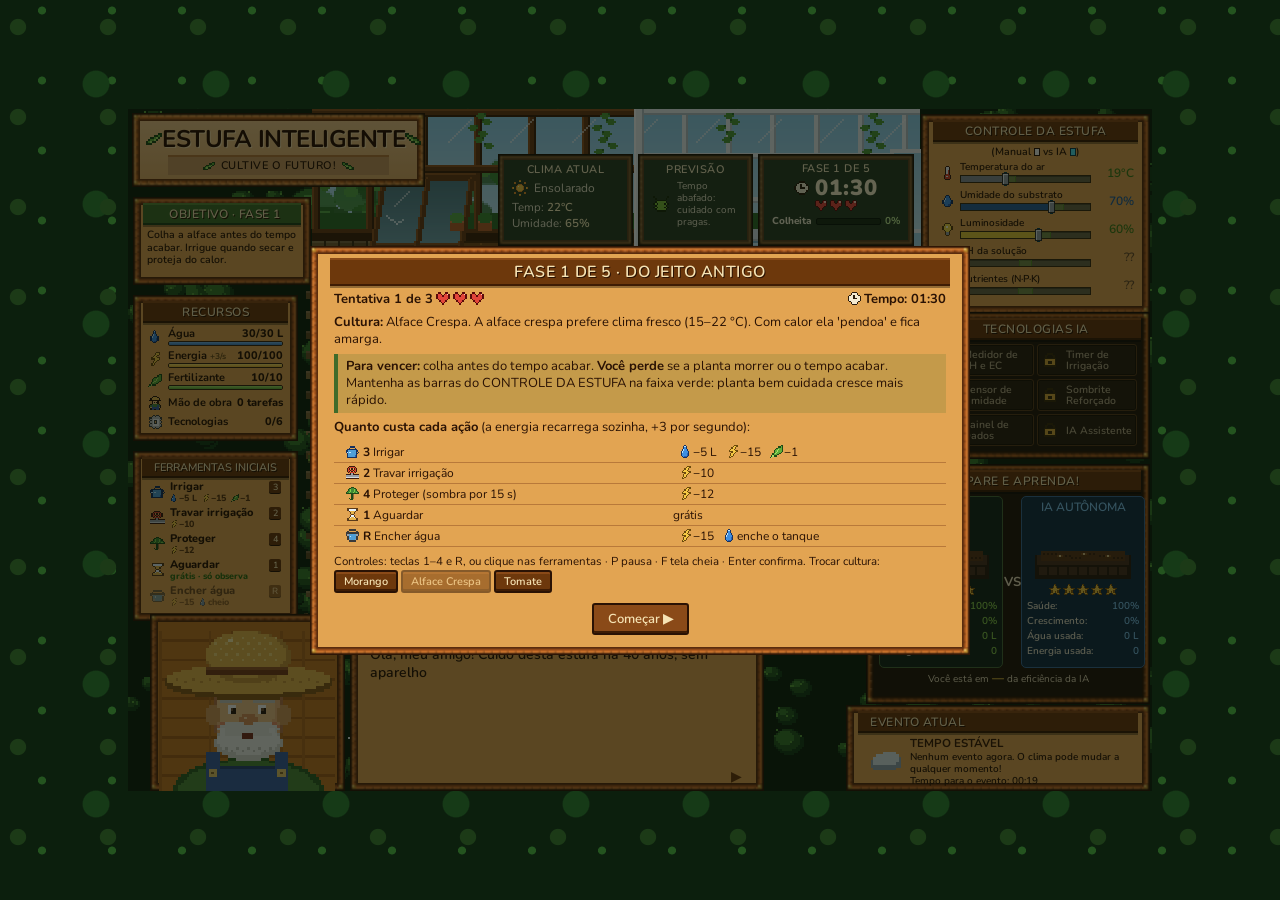
==== SementeDaEvolucao-Web/index.html @ b34bf563 "Web v2: 5 fases de 1:30, vitória possível, 3 tentativas e gastos visíveis - 5 fases (tecnologias em " ====
<!doctype html>
<html lang="pt-BR">
<head>
  <meta charset="utf-8">
  <meta name="viewport" content="width=device-width, initial-scale=1">
  <title>Semente da Evolução — Estufa Inteligente</title>
  <meta name="description" content="Serious game de agricultura de precisão: você contra a estufa autônoma.">
  <!-- Nunito (OFL): arredondada e simples. Sem internet, cai na Trebuchet/Segoe (ver docs/decisoes.md #4). -->
  <link rel="preconnect" href="https://fonts.googleapis.com">
  <link rel="preconnect" href="https://fonts.gstatic.com" crossorigin>
  <link rel="stylesheet" href="https://fonts.googleapis.com/css2?family=Nunito:wght@600;700;800;900&display=swap">
  <link rel="stylesheet" href="css/estilo.css">
</head>
<body>
  <div id="fundo-tela"></div>
  <div id="palco" aria-label="Estufa Inteligente">
    <canvas id="mundo" aria-hidden="true"></canvas>

    <div id="hud">
      <!-- Placa de título -->
      <header id="titulo" class="moldura moldura-clara">
        <div class="titulo-linha"><img class="raminho" data-icone="raminho" alt="">
          <h1>ESTUFA INTELIGENTE</h1><img class="raminho espelhado" data-icone="raminho" alt=""></div>
        <div class="subtitulo"><img class="raminho mini" data-icone="raminho" alt="">
          <span id="txt-subtitulo">CULTIVE O FUTURO!</span><img class="raminho mini espelhado" data-icone="raminho" alt=""></div>
      </header>

      <!-- OBJETIVO -->
      <section id="painel-objetivo" class="painel moldura">
        <h2 class="faixa faixa-verde" id="txt-titulo-objetivo">OBJETIVO</h2>
        <p id="txt-objetivo">Mantenha suas plantas saudáveis até o final do ciclo e aprenda a competir com a IA!</p>
      </section>

      <!-- RECURSOS -->
      <section id="painel-recursos" class="painel moldura">
        <h2 class="faixa">RECURSOS</h2>
        <ul class="lista-recursos">
          <li id="linha-agua"><img data-icone="agua" alt=""><span class="nome">Água</span><b id="rec-agua">30/30 L</b>
            <div class="mini-barra"><i id="barra-agua" class="agua"></i></div></li>
          <li id="linha-energia"><img data-icone="energia" alt=""><span class="nome">Energia <small id="rec-energia-regen">+3/s</small></span><b id="rec-energia">100/100</b>
            <div class="mini-barra"><i id="barra-energia" class="energia"></i></div></li>
          <li id="linha-fertilizante"><img data-icone="nutrientes" alt=""><span class="nome">Fertilizante</span><b id="rec-nutrientes">10/10</b>
            <div class="mini-barra"><i id="barra-nutrientes" class="fertilizante"></i></div></li>
          <li class="simples"><img data-icone="maoDeObra" alt=""><span class="nome">Mão de obra</span><b id="rec-mao">0 tarefas</b></li>
          <li class="simples"><img data-icone="automacao" alt=""><span class="nome">Tecnologias</span><b id="rec-automacao">0/6</b></li>
        </ul>
      </section>

      <!-- FERRAMENTAS -->
      <section id="painel-ferramentas" class="painel moldura">
        <h2 class="faixa">FERRAMENTAS INICIAIS</h2>
        <ul class="lista-ferramentas">
          <li><button data-acao="Irrigate"><img data-icone="regador" alt=""><span class="nome">Irrigar</span><kbd>3</kbd>
            <span class="custos"></span><span class="selo"></span><span class="uso"><i></i></span></button></li>
          <li><button data-acao="LockIrrigation"><img data-icone="valvula" alt=""><span class="nome">Travar irrigação</span><kbd>2</kbd>
            <span class="custos"></span><span class="selo"></span><span class="uso"><i></i></span></button></li>
          <li><button data-acao="ProtectPlant"><img data-icone="proteger" alt=""><span class="nome">Proteger</span><kbd>4</kbd>
            <span class="custos"></span><span class="selo"></span><span class="uso"><i></i></span></button></li>
          <li><button data-acao="DoNothing"><img data-icone="aguardar" alt=""><span class="nome">Aguardar</span><kbd>1</kbd>
            <span class="custos"></span><span class="selo"></span><span class="uso"><i></i></span></button></li>
          <li><button data-acao="Refill"><img data-icone="balde" alt=""><span class="nome">Encher água</span><kbd>R</kbd>
            <span class="custos"></span><span class="selo"></span><span class="uso"><i></i></span></button></li>
        </ul>
      </section>

      <!-- Lousas de clima -->
      <div id="lousa-clima" class="lousa moldura-lousa">
        <h3>CLIMA ATUAL</h3>
        <div class="clima-linha"><img id="ico-clima" data-icone="sol" alt=""><span id="txt-condicao">Ensolarado</span></div>
        <div class="clima-dado">Temp: <b id="txt-temp-ext">28°C</b></div>
        <div class="clima-dado">Umidade: <b id="txt-umid-ext">65%</b></div>
      </div>
      <div id="lousa-previsao" class="lousa moldura-lousa">
        <h3>PREVISÃO</h3>
        <div class="previsao"><img id="ico-previsao" data-icone="nuvemChuva" alt=""><span id="txt-previsao">Chuva intensa esta tarde!</span></div>
      </div>

      <div id="lousa-fase" class="lousa moldura-lousa">
        <h3 id="txt-fase">FASE 1 DE 5</h3>
        <div class="cronometro"><img data-icone="relogio" alt=""><b id="txt-tempo">01:30</b></div>
        <div class="tentativas" id="tentativas" title="Tentativas restantes nesta fase"></div>
        <div class="colheita"><span>Colheita</span><div class="mini-barra"><i id="barra-colheita"></i></div><b id="txt-colheita">0%</b></div>
      </div>

      <!-- CONTROLE DA ESTUFA -->
      <section id="painel-controle" class="painel moldura">
        <h2 class="faixa faixa-topo">CONTROLE DA ESTUFA</h2>
        <div class="sub-legenda">(Manual <i class="marca-jogador"></i> vs IA <i class="marca-ia"></i>)</div>
        <ul id="lista-controle" class="lista-controle"></ul>
      </section>

      <!-- TECNOLOGIAS -->
      <section id="painel-tecnologias" class="painel moldura painel-escuro">
        <h2 class="faixa">TECNOLOGIAS IA</h2>
        <div id="grade-tecnologias" class="grade-tec"></div>
      </section>

      <!-- COMPARE E APRENDA -->
      <section id="painel-comparar" class="painel moldura painel-escuro">
        <h2 class="faixa">COMPARE E APRENDA!</h2>
        <div class="cards">
          <article id="card-voce" class="card card-voce">
            <h3>VOCÊ</h3>
            <canvas class="canteiro" id="cv-voce" width="56" height="34"></canvas>
            <div class="estrelas" id="estrelas-voce"></div>
            <dl>
              <dt>Saúde:</dt><dd id="voce-saude">100%</dd>
              <dt>Crescimento:</dt><dd id="voce-prod">0%</dd>
              <dt>Água usada:</dt><dd id="voce-agua">0 L</dd>
              <dt>Energia usada:</dt><dd id="voce-energia">0</dd>
            </dl>
          </article>
          <div class="vs">VS</div>
          <article id="card-ia" class="card card-ia">
            <h3>IA AUTÔNOMA</h3>
            <canvas class="canteiro" id="cv-ia" width="56" height="34"></canvas>
            <div class="estrelas" id="estrelas-ia"></div>
            <dl>
              <dt>Saúde:</dt><dd id="ia-saude">100%</dd>
              <dt>Crescimento:</dt><dd id="ia-prod">0%</dd>
              <dt>Água usada:</dt><dd id="ia-agua">0 L</dd>
              <dt>Energia usada:</dt><dd id="ia-energia">0</dd>
            </dl>
          </article>
        </div>
        <div id="placar-eficiencia" class="placar">Você está em <b id="txt-eficiencia">—</b> da eficiência da IA</div>
      </section>

      <!-- EVENTO ATUAL -->
      <section id="painel-evento" class="painel moldura">
        <h2 class="faixa faixa-esquerda">EVENTO ATUAL</h2>
        <div class="evento-corpo">
          <img id="ico-evento" data-icone="nuvemChuva" alt="">
          <div>
            <h4 id="txt-evento-nome">TEMPO ESTÁVEL</h4>
            <p id="txt-evento-desc">Nenhum evento no momento.</p>
            <p class="evento-tempo"><span id="txt-evento-rotulo">Tempo para o evento</span>: <b id="txt-evento-tempo">--:--</b></p>
          </div>
        </div>
      </section>

      <!-- Sr. Bruno -->
      <div id="bruno-retrato" class="moldura"><canvas id="cv-bruno" width="64" height="58"></canvas></div>
      <section id="bruno-fala" class="painel moldura">
        <h2 class="faixa faixa-esquerda">SENHOR BRUNO, O FAZENDEIRO</h2>
        <button id="btn-fechar-bruno" class="btn-fechar" title="Minimizar (B)"><img data-icone="fechar" alt="Fechar"></button>
        <p id="txt-bruno"></p>
        <button id="btn-proxima-fala" class="btn-seta" title="Próxima dica">▶</button>
      </section>

      <div id="toast" role="status" aria-live="polite"></div>
    </div>

    <!-- Telas de fase (introdução e relatório "a derrota que ensina") -->
    <div id="overlay-fase" class="overlay escondido">
      <div class="janela moldura">
        <div id="conteudo-fase"></div>
      </div>
    </div>

    <!-- Modo debug (tecla `) -->
    <div id="debug" class="escondido">
      <div id="debug-info"></div>
      <div class="debug-ctrl">
        Velocidade: <button data-vel="1">1×</button><button data-vel="2">2×</button><button data-vel="4">4×</button>
        | Referência <input id="debug-opacidade" type="range" min="0" max="100" value="0">
      </div>
    </div>
    <img id="sobreposicao-ref" src="referencia/referencia.jpg" alt="" class="escondido">
  </div>

  <script type="module" src="js/main.js"></script>
</body>
</html>
---- SementeDaEvolucao-Web/css/estilo.css ----
/* Semente da Evolução — HUD
   Coordenadas em px do palco (1024 × 682 = a referência). O palco inteiro é
   escalado por JS (fator inteiro no mundo, ver js/main.js). */

:root {
  /* Paleta amostrada da referência (docs/spec-visual.md) */
  --madeira-escura: #633617;
  --madeira: #b25e1e;
  --madeira-clara: #e39a4a;
  --pergaminho: #e2a452;
  --pergaminho-2: #dd9f48;
  --pergaminho-claro: #edc588;
  --faixa: #6d380c;
  --faixa-2: #5b2d09;
  --faixa-verde: #3f6b2a;
  --texto: #2a1204;
  --texto-claro: #f6e3b4;
  --lousa: #2b3d24;
  --lousa-texto: #f0ead0;
  --escuro: #22160a;
  --celula: #2a1d0f;
  --voce-fundo: #16261a;
  --voce-titulo: #9ccf6a;
  --ia-fundo: #132c44;
  --ia-titulo: #7fc4f0;
  --ruim: #e2553a;
  --bom: #8fd14f;
  --azul: #4f8fd0;
  --amarelo: #f6c945;
  --folhagem: #0c1f0d;

  --fonte: 'Nunito', 'Trebuchet MS', 'Segoe UI', 'Helvetica Neue', Arial, sans-serif;
}

* { box-sizing: border-box; }
html, body {
  margin: 0; height: 100%; overflow: hidden;
  background: var(--folhagem);
  font-family: var(--fonte);
  color: var(--texto);
}

#fundo-tela {
  position: fixed; inset: 0;
  background:
    radial-gradient(circle at 20% 30%, #1c3a17 0 8%, transparent 9%),
    radial-gradient(circle at 80% 70%, #163a17 0 10%, transparent 11%),
    radial-gradient(circle at 60% 15%, #24541f 0 5%, transparent 6%),
    var(--folhagem);
  background-size: 90px 90px, 120px 120px, 70px 70px;
}

#palco {
  position: absolute; left: 0; top: 0;
  width: 1024px; height: 682px;
  transform-origin: 0 0;
  overflow: hidden;
  background: var(--folhagem);
}

#mundo {
  position: absolute; left: 0; top: 0;
  width: 1024px; height: 682px;
  image-rendering: pixelated;
  image-rendering: crisp-edges;
}

img, canvas { image-rendering: pixelated; }

#hud { position: absolute; inset: 0; pointer-events: none; }
#hud button, #hud .clicavel { pointer-events: auto; }

/* ------------------------------------------------------------ molduras */
.moldura {
  position: absolute;
  border-style: solid;
  border-width: 8px;
  border-image: var(--moldura-madeira) 4 / 8px / 0 round;
  background-clip: padding-box;
}
.moldura-clara { border-image-source: var(--moldura-madeiraClara); }
.moldura-lousa {
  position: absolute;
  border-style: solid;
  border-width: 6px;
  border-image: var(--moldura-lousa) 3 / 6px / 0 round;
  background-clip: padding-box;
}

.painel { background-color: var(--pergaminho); }
.painel-escuro { background-color: var(--escuro); border-image-source: var(--moldura-escura); }

.faixa {
  margin: -2px -4px 4px;
  padding: 3px 8px 3px;
  font-size: 12px; white-space: nowrap; overflow: hidden; font-weight: 600; letter-spacing: 0.5px;
  color: var(--texto-claro);
  background: var(--faixa);
  text-align: center;
  box-shadow: inset 0 -2px 0 #3e1c04, inset 0 2px 0 #8a4a18, 0 2px 0 rgba(0,0,0,.35);
  text-shadow: 1px 1px 0 #2a1204;
}
.faixa-verde { background: var(--faixa-verde); box-shadow: inset 0 -2px 0 #22421a, inset 0 2px 0 #5a8a3a, 0 2px 0 rgba(0,0,0,.35); text-align: left; padding-left: 26px; }
.faixa-esquerda { text-align: left; padding-left: 12px; }

/* ------------------------------------------------------------ título */
#titulo {
  left: 4px; top: 4px; width: 293px; height: 74px;
  background: linear-gradient(#efc58a, #e0ac68);
  padding: 2px 6px 0;
  text-align: center;
}
.titulo-linha { display: flex; align-items: center; justify-content: space-between; }
#titulo h1 {
  margin: 0; font-size: 24px; font-weight: 700; letter-spacing: -0.5px; white-space: nowrap;
  color: #2a0e02; text-shadow: 1px 1px 0 #f8dcaa;
}
.raminho { width: 18px; height: 12px; }
.raminho.mini { width: 12px; height: 8px; }
.espelhado { transform: scaleX(-1); }
.subtitulo {
  display: flex; align-items: center; justify-content: center; gap: 6px;
  margin: 0 22px; padding: 1px 0 2px;
  font-size: 11px; font-weight: 600; letter-spacing: 0.5px; white-space: nowrap;
  border-top: 2px solid #b8793a; background: #c9975f; color: #2a1204;
}

/* ------------------------------------------------------------ objetivo */
#painel-objetivo { left: 5px; top: 88px; width: 178px; height: 88px; padding: 0 6px; }
#painel-objetivo p { margin: 0; font-size: 10.5px; line-height: 12.5px; font-weight: 600; }

/* ------------------------------------------------------------ recursos */
#painel-recursos { left: 5px; top: 186px; width: 165px; height: 146px; padding: 0 6px; }
.lista-recursos { list-style: none; margin: 0; padding: 0 1px; }
.lista-recursos li {
  position: relative; display: grid; grid-template-columns: 17px 1fr auto; grid-template-rows: 13px 6px;
  column-gap: 3px; height: 22px; align-items: center; font-size: 11px; white-space: nowrap; font-weight: 700;
}
.lista-recursos li.simples { grid-template-rows: 19px; height: 19px; }
.lista-recursos img { grid-row: 1 / span 2; width: 14px; height: 14px; object-fit: contain; }
.lista-recursos li.simples img { grid-row: 1; }
.lista-recursos .nome small { font-size: 8.5px; font-weight: 700; color: #6a4a1a; }
.lista-recursos b { font-weight: 800; font-size: 11px; }
.lista-recursos b.ruim { color: #a8200a; }
.mini-barra { grid-column: 2 / span 2; height: 5px; background: #6a4a22; border: 1px solid #3a2410; border-radius: 2px; overflow: hidden; }
.mini-barra i { display: block; height: 100%; width: 100%; transition: width .25s; background: #8fd14f; }
.mini-barra i.agua { background: linear-gradient(#7ab8f0, #3f7fc0); }
.mini-barra i.energia { background: linear-gradient(#ffe070, #e8b030); }
.mini-barra i.fertilizante { background: linear-gradient(#a9e06a, #5fae3a); }
.mini-barra i.baixo { background: linear-gradient(#ff8a70, #d03a20); }
.lista-recursos li.gastou { animation: piscaGasto .5s; }
@keyframes piscaGasto { 30% { background: rgba(226, 85, 58, .35); } }
.delta {
  position: absolute; left: 64px; top: -3px; z-index: 5; pointer-events: none; white-space: nowrap;
  font-weight: 900; font-size: 13px; color: #fff; padding: 0 4px; border-radius: 3px;
  background: #c8321a; box-shadow: 0 1px 0 #5a1004;
  animation: sobe 1.4s ease-out forwards;
}
.delta.ganho { background: #2f7a1a; }
@keyframes sobe { from { transform: translateY(4px); opacity: 1; } to { transform: translateY(-16px); opacity: 0; } }

/* ------------------------------------------------------------ ferramentas */
#painel-ferramentas { left: 5px; top: 342px; width: 165px; height: 170px; padding: 0 5px; }
.lista-ferramentas { list-style: none; margin: -3px 0 0; padding: 0; }
.lista-ferramentas button {
  position: relative; display: grid; grid-template-columns: 17px 1fr auto; grid-template-rows: 13px 10px;
  column-gap: 3px; align-items: center; width: 100%; height: 26px; padding: 0 3px;
  font: 800 11px var(--fonte); color: var(--texto); text-align: left; white-space: nowrap;
  background: transparent; border: 1px solid transparent; border-radius: 3px; cursor: pointer; overflow: hidden;
}
.lista-ferramentas button img { grid-row: 1 / span 2; }
.lista-ferramentas button kbd { grid-column: 3; grid-row: 1; }
.lista-ferramentas .custos { grid-column: 2 / span 2; grid-row: 2; display: flex; gap: 5px; font-size: 9px; line-height: 10px; font-weight: 800; color: #5a3410; }
.lista-ferramentas .custos span { display: inline-flex; align-items: center; gap: 1px; }
.lista-ferramentas .custos img { width: 8px; height: 8px; }
.lista-ferramentas .custos .falta { color: #c8200a; text-decoration: line-through; }
.lista-ferramentas .custos .gratis { color: #2f6a14; }
.lista-ferramentas .selo { display: none; position: absolute; right: 22px; top: 1px; font-size: 8px; font-weight: 900; padding: 0 3px; border-radius: 2px; }
.lista-ferramentas button.sugerido .selo { display: block; background: #0a3a4a; color: #bff8ff; }
.lista-ferramentas button.alerta .selo { display: block; background: #f6d84a; color: #3a2a04; }
.lista-ferramentas .uso { display: none; position: absolute; left: 0; right: 0; bottom: 0; height: 3px; background: rgba(0,0,0,.15); }
.lista-ferramentas .uso i { display: block; height: 100%; background: #3f8a36; }
.lista-ferramentas button.em-uso { background: rgba(143, 209, 79, .28); border-color: #3f8a36; }
.lista-ferramentas button.em-uso .uso { display: block; }
.lista-ferramentas button.sugerido { border-color: #1f8aa8; box-shadow: 0 0 0 1px #4fe0f0 inset; }
.lista-ferramentas button.alerta { animation: alerta 0.8s ease-in-out infinite; }
@keyframes alerta { 50% { background: rgba(246, 216, 74, .55); border-color: #b8860a; } }
.lista-ferramentas button:hover, .lista-ferramentas button:focus-visible { background: rgba(255, 230, 170, .55); border-color: #9a5a20; outline: none; }
.lista-ferramentas button.ativo { background: #f6d77a; border-color: #6d380c; }
.lista-ferramentas button.sem-recurso { opacity: .6; }
.lista-ferramentas button:disabled { opacity: .45; cursor: not-allowed; }
.lista-ferramentas img { width: 15px; height: 14px; object-fit: contain; }
kbd {
  font: 600 9px var(--fonte); color: var(--texto-claro);
  background: var(--faixa); border-radius: 2px; padding: 0 3px; min-width: 12px; text-align: center;
  box-shadow: 0 1px 0 #2a1204;
}

/* ------------------------------------------------------------ lousas */
.lousa { background: var(--lousa); color: var(--lousa-texto); padding: 2px 8px; }
.lousa h3 { margin: 0 0 3px; font-size: 11px; font-weight: 600; text-align: center; letter-spacing: .5px; color: #f6e8c0; }
#lousa-clima { left: 370px; top: 45px; width: 135px; height: 92px; }
#lousa-previsao { left: 510px; top: 45px; width: 115px; height: 92px; }
#lousa-fase { left: 630px; top: 45px; width: 156px; height: 92px; padding: 1px 8px; }
#lousa-fase h3 { margin-bottom: 0; }
.cronometro { display: flex; align-items: center; justify-content: center; gap: 6px; line-height: 24px; }
.cronometro img { width: 15px; height: 14px; }
.cronometro b { font-size: 22px; font-weight: 900; color: #fff4d0; letter-spacing: 1px; }
#lousa-fase.pouco-tempo .cronometro b { color: #ffb070; }
#lousa-fase.urgente .cronometro b { color: #ff6a50; animation: pulsa .5s ease-in-out infinite alternate; }
@keyframes pulsa { to { transform: scale(1.12); } }
.tentativas { display: flex; justify-content: center; gap: 3px; height: 11px; }
.tentativas img { width: 12px; height: 11px; }
.colheita { display: grid; grid-template-columns: auto 1fr auto; gap: 4px; align-items: center; font-size: 10px; font-weight: 800; margin-top: 3px; }
.colheita .mini-barra { grid-column: auto; height: 7px; background: #1a2a14; border-color: #0a140a; }
.colheita .mini-barra i { width: 0; background: linear-gradient(#b8f07a, #5fae3a); }
.colheita b { color: #c8f09a; }
.clima-linha { display: flex; align-items: center; gap: 6px; font-size: 12px; margin-bottom: 3px; }
.clima-linha img { width: 16px; height: 16px; object-fit: contain; }
.clima-dado { font-size: 11.5px; line-height: 16px; }
.clima-dado b { font-weight: 600; color: #fff2c0; }
.previsao { display: flex; align-items: center; gap: 5px; font-size: 10px; line-height: 12px; }
.previsao img { width: 20px; height: 16px; object-fit: contain; flex: none; }

/* ------------------------------------------------------------ controle */
#painel-controle { left: 793px; top: 5px; width: 229px; height: 200px; padding: 0 8px; background-color: #e2a452; }
.faixa-topo { margin-top: -2px; }
.sub-legenda { text-align: center; font-size: 10.5px; font-weight: 600; margin: -2px 0 2px; }
.marca-jogador, .marca-ia { display: inline-block; width: 6px; height: 8px; vertical-align: -1px; }
.marca-jogador { background: #f4f4f0; border: 1px solid #2a1204; }
.marca-ia { background: #4fe0f0; border: 1px solid #0a3a4a; }
.lista-controle { list-style: none; margin: 0; padding: 0; }
.lista-controle li { display: grid; grid-template-columns: 20px 1fr 40px; grid-template-rows: 12px 12px; column-gap: 3px; height: 28px; align-items: center; }
.lista-controle img { grid-column: 1; grid-row: 1 / span 2; width: 13px; height: 16px; object-fit: contain; justify-self: center; }
.lista-controle .rotulo { grid-column: 2; grid-row: 1; font-size: 10px; font-weight: 600; white-space: nowrap; overflow: hidden; }
.lista-controle .valor { grid-column: 3; grid-row: 1 / span 2; font-size: 12px; font-weight: 600; text-align: right; }
.barra { grid-column: 2; grid-row: 2; position: relative; height: 8px; background: #6a6448; border: 1px solid #3a2a10; box-shadow: inset 0 1px 0 #4a4430; }
.barra .ideal { position: absolute; top: 0; bottom: 0; background: rgba(143, 209, 79, .35); border-left: 1px solid #5a8a2a; border-right: 1px solid #5a8a2a; }
.barra .preenche { position: absolute; left: 0; top: 0; bottom: 0; }
.barra .botao { position: absolute; top: -3px; width: 7px; height: 12px; margin-left: -3px; background: #9aa0a8; border: 1px solid #2a2a2a; box-shadow: inset 1px 1px 0 #e8eef2; }
.barra .marcador-ia { position: absolute; top: -4px; width: 3px; height: 14px; margin-left: -1px; background: #4fe0f0; border: 1px solid #0a3a4a; }
.valor.bom { color: #3f7a1a; }
.valor.ruim { color: #c8321a; }
.valor.azul { color: #1f5a9a; }
.valor.oculto { color: #6a4a2a; }

/* ------------------------------------------------------------ tecnologias */
#painel-tecnologias { left: 793px; top: 203px; width: 229px; height: 147px; padding: 0 5px; }
#painel-tecnologias .faixa, #painel-comparar .faixa { background: #6a360e; }
.grade-tec { display: grid; grid-template-columns: 1fr 1fr; gap: 3px; }
.tec {
  display: grid; grid-template-columns: 22px 1fr; align-items: center; gap: 2px;
  height: 32px; padding: 0 4px; background: var(--celula);
  border: 1px solid #5a3a1a; border-radius: 3px; box-shadow: inset 0 0 0 1px #1a1006;
  color: #efe0c0; font-size: 10.5px; line-height: 11px; font-weight: 600;
}
.tec img { width: 16px; height: 16px; object-fit: contain; }
.tec.bloqueada { color: #b8a888; }
.tec.ativa { border-color: #4fe0f0; box-shadow: inset 0 0 0 1px #0a3a4a, 0 0 4px #4fe0f0; color: #dffaff; }
.tec.nova { animation: brilho 1s ease-in-out 4; }
@keyframes brilho { 50% { box-shadow: 0 0 10px #f6d84a; border-color: #f6d84a; } }

/* ------------------------------------------------------------ comparar */
#painel-comparar { left: 738px; top: 355px; width: 284px; height: 240px; padding: 0 5px; }
.cards { display: grid; grid-template-columns: 1fr 18px 1fr; align-items: center; }
.vs { text-align: center; font-weight: 700; font-size: 13px; color: #efe0c0; }
.card { height: 172px; border-radius: 5px; padding: 2px 5px; }
.card h3 { margin: 0; text-align: center; font-size: 12px; font-weight: 600; }
.card-voce { background: var(--voce-fundo); border: 1px solid #4a6a3a; }
.card-voce h3 { color: var(--voce-titulo); }
.card-ia { background: var(--ia-fundo); border: 1px solid #3a6a9a; }
.card-ia h3 { color: var(--ia-titulo); }
.canteiro { display: block; width: 112px; height: 68px; margin: 0 auto; }
.estrelas { display: flex; justify-content: center; gap: 2px; height: 12px; margin: 1px 0 3px; }
.estrelas img { width: 12px; height: 11px; }
.card dl { display: grid; grid-template-columns: 1fr auto; margin: 0; row-gap: 1px; font-size: 10px; white-space: nowrap; color: #e8e0c8; }
.card dt { font-weight: 600; }
.card dd { margin: 0; text-align: right; font-weight: 600; }
.card dt.pequeno { font-size: 7.5px; letter-spacing: -0.2px; }
.card dd.bom { color: var(--bom); } .card dd.ruim { color: var(--ruim); } .card dd.azul { color: #7fc4f0; } .card dd.medio { color: var(--amarelo); }
.placar { margin-top: 2px; text-align: center; font-size: 10px; color: #efe0c0; }
.placar b { color: var(--amarelo); font-size: 12px; }

/* ------------------------------------------------------------ evento */
#painel-evento { left: 718px; top: 596px; width: 304px; height: 86px; padding: 0 8px; border-bottom-width: 0; }
.evento-corpo { display: grid; grid-template-columns: 48px 1fr; align-items: center; margin-top: -2px; }
.evento-corpo img { width: 36px; height: 30px; object-fit: contain; justify-self: center; }
.evento-corpo h4 { margin: 0; font-size: 11.5px; font-weight: 700; color: #3a1a04; }
.evento-corpo p { margin: 0; font-size: 10px; line-height: 12px; font-weight: 600; }
.evento-corpo .evento-tempo b { font-weight: 600; }
#painel-evento.ativo .evento-corpo h4 { color: #a8200a; }

/* ------------------------------------------------------------ Bruno */
#bruno-retrato { left: 22px; top: 505px; width: 195px; height: 177px; background: #c67a26; border-bottom-width: 0; padding: 0; overflow: hidden; }
#cv-bruno { position: absolute; left: 1px; bottom: 0; width: 176px; height: 160px; }
#bruno-fala { left: 222px; top: 503px; width: 414px; height: 179px; padding: 0 12px; border-bottom-width: 0; background-color: #e2a452; }
#bruno-fala .faixa { margin-right: 44px; background: #c4812e; color: #2a1204; text-shadow: none; box-shadow: inset 0 -2px 0 #8a5018, inset 0 2px 0 #eab060; font-size: 13px; }
#txt-bruno { margin: 4px 0 0; font-size: 14px; line-height: 18px; font-weight: 600; min-height: 100px; }
.btn-fechar { position: absolute; right: 6px; top: 4px; width: 22px; height: 22px; padding: 0; border: none; background: none; cursor: pointer; }
.btn-fechar img { width: 20px; height: 20px; }
.btn-seta { position: absolute; right: 8px; bottom: 6px; border: none; background: none; color: #6d380c; font-size: 14px; cursor: pointer; animation: pulo 1s steps(2) infinite; }
@keyframes pulo { 50% { transform: translateX(2px); } }
#bruno-fala.minimizado { height: 34px; top: 648px; }
#bruno-fala.minimizado #txt-bruno, #bruno-fala.minimizado .btn-seta { display: none; }

/* ------------------------------------------------------------ toast / overlays */
#toast {
  position: absolute; left: 50%; top: 150px; transform: translateX(-50%);
  padding: 4px 10px; font-size: 13px; font-weight: 600; color: var(--texto-claro);
  background: rgba(34, 22, 10, .88); border: 2px solid #b25e1e; border-radius: 3px;
  opacity: 0; transition: opacity .25s; white-space: nowrap;
}
#toast.visivel { opacity: 1; }
#toast.ruim { border-color: var(--ruim); }

.escondido { display: none !important; }
.overlay { position: absolute; inset: 0; background: rgba(8, 14, 6, .62); display: flex; align-items: center; justify-content: center; z-index: 10; }
.overlay .janela { position: relative; width: 640px; max-height: 620px; background-color: var(--pergaminho); padding: 6px 16px 12px; overflow: auto; }
.overlay h2.faixa { font-size: 16px; }
.overlay p { font-size: 13px; line-height: 17px; margin: 6px 0; }
.overlay .tabela { width: 100%; border-collapse: collapse; font-size: 12.5px; margin: 6px 0; }
.overlay .tabela th, .overlay .tabela td { padding: 3px 6px; border-bottom: 1px solid #b8793a; text-align: right; }
.overlay .tabela th:first-child, .overlay .tabela td:first-child { text-align: left; }
.overlay .tabela .col-voce { color: #2f5a14; } .overlay .tabela .col-ia { color: #1a4a7a; }
.overlay .grande { font-size: 30px; font-weight: 700; color: #6d380c; text-align: center; margin: 4px 0; }
.overlay .barra-evolucao { display: flex; gap: 4px; align-items: flex-end; height: 60px; margin: 6px 0; }
.overlay .barra-evolucao div { flex: 1; background: #6d380c; color: var(--texto-claro); font-size: 9px; text-align: center; min-height: 12px; }
.overlay .barra-evolucao div.atual { background: #3f6b2a; }
.overlay ul { margin: 4px 0; padding-left: 18px; font-size: 12.5px; }
.overlay .botoes { display: flex; gap: 8px; justify-content: center; margin-top: 10px; flex-wrap: wrap; }
.overlay .botoes button, .botao-madeira {
  pointer-events: auto; cursor: pointer;
  font: 600 13px var(--fonte); color: var(--texto-claro);
  background: var(--faixa); border: 2px solid #2a1204; border-radius: 3px; padding: 5px 14px;
  box-shadow: inset 0 2px 0 #8a4a18, inset 0 -2px 0 #3e1c04;
}
.overlay .botoes button:hover, .overlay .botoes button:focus-visible { background: #8a4a18; outline: none; }
.overlay .botoes button.secundario { background: #3f6b2a; box-shadow: inset 0 2px 0 #5a8a3a, inset 0 -2px 0 #22421a; }
.overlay .tec-liberada { display: flex; align-items: center; gap: 8px; background: var(--celula); color: #dffaff; padding: 6px 10px; border: 1px solid #4fe0f0; border-radius: 3px; font-size: 12.5px; }
.overlay .tec-liberada img { width: 24px; height: 24px; }

#debug {
  position: absolute; left: 180px; top: 150px; z-index: 20;
  background: rgba(0, 0, 0, .78); color: #9fef9f; font: 11px ui-monospace, monospace;
  padding: 6px 8px; border: 1px solid #3a6a3a; pointer-events: auto; white-space: pre;
}
#debug button { font: 11px ui-monospace, monospace; }
#sobreposicao-ref { position: absolute; inset: 0; width: 1024px; height: 682px; pointer-events: none; z-index: 15; opacity: 0; }

/* Cabeçalhos longos: cabem também com a fonte de reserva (sem internet). */
#painel-ferramentas .faixa { font-size: 11px; letter-spacing: 0; padding-left: 4px; padding-right: 4px; }

/* ------------------------------------------------------------ telas de fase (v2) */
.overlay .janela { width: 660px; }
.overlay .ico { width: 13px; height: 13px; vertical-align: -2px; }
.overlay .coracoes { display: inline-flex; gap: 3px; vertical-align: -2px; }
.overlay .coracoes img { width: 14px; height: 13px; }
.overlay .intro-topo { display: flex; justify-content: space-between; align-items: center; font-size: 13px; margin: 2px 0 4px; }
.overlay .meta { background: rgba(63, 107, 42, .18); border-left: 4px solid #3f6b2a; padding: 4px 8px; }
.overlay .centro { text-align: center; }
.overlay .pequeno { font-size: 11.5px; }
.overlay .custos-tabela td { padding: 2px 6px; font-size: 12px; }
.overlay .custos-tabela td:last-child { text-align: left; }
.overlay .custos-tabela img { margin: 0 1px 0 6px; }
.overlay .faixa-verde-centro { background: var(--faixa-verde); text-align: center; padding-left: 8px; }
.overlay .vitoria-txt { color: #2f6a14; font-size: 24px; }
.overlay .derrota-txt { color: #a8300a; font-size: 24px; }
.overlay .gameover-txt { color: #8a1a0a; font-size: 44px; letter-spacing: 3px; text-shadow: 2px 2px 0 #f6d7a0; }
.overlay .janela.tela-gameover { background-color: #d8905a; }
.overlay .barra-evolucao div.venceu { background: #3f6b2a; }
.overlay .barra-evolucao div.perdeu { background: #8a3a1a; }
.overlay .barra-evolucao div.atual { outline: 2px solid #f6d84a; }
.botao-madeira.mini { font-size: 11px; padding: 2px 8px; }
.botao-madeira:disabled { opacity: .5; cursor: default; }
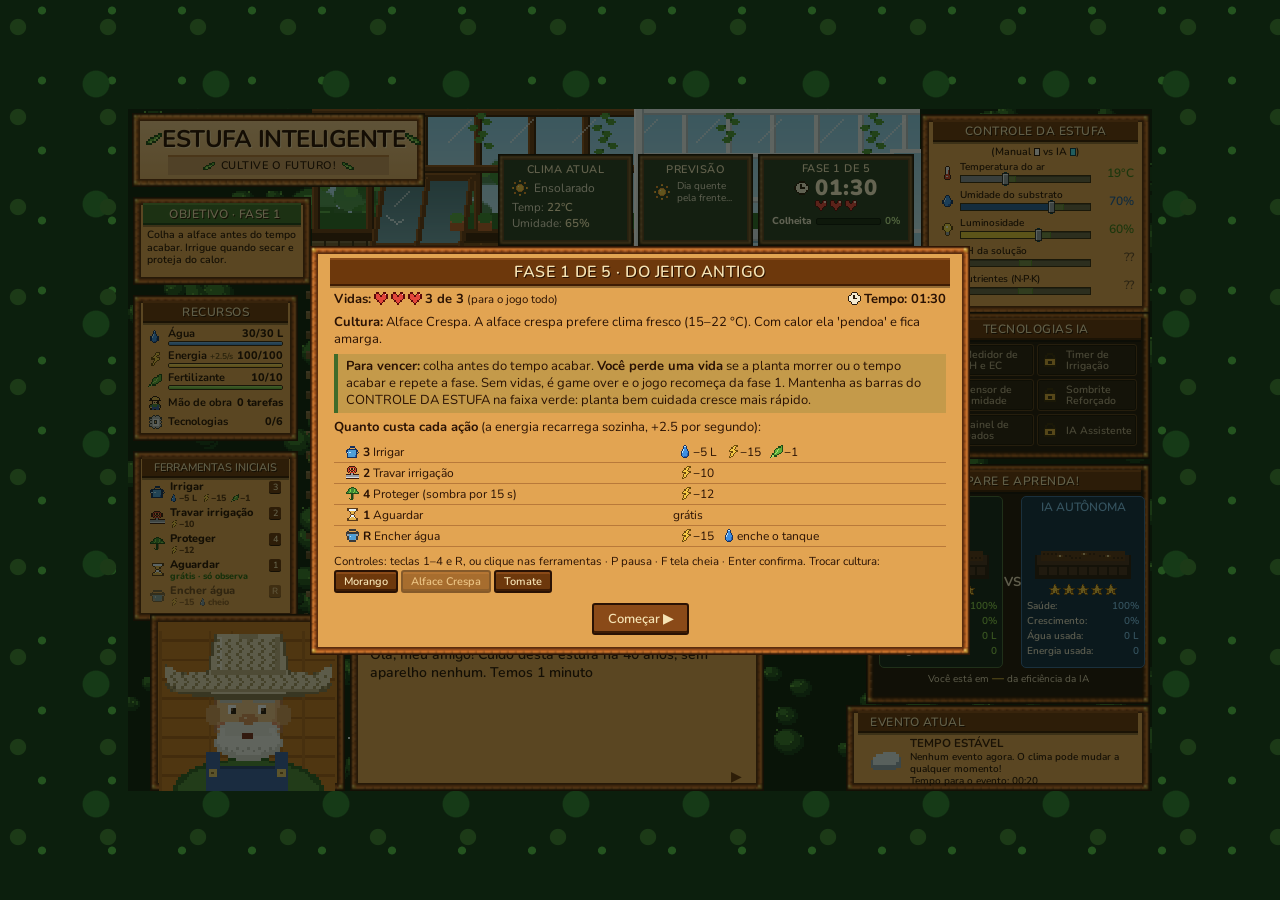
==== commit ebc7eb12: "Web v3: 3 vidas para o jogo inteiro e mais pressão na dificuldade - vidas globais: cada derrota gast" ====
--- a/SementeDaEvolucao-Web/index.html
+++ b/SementeDaEvolucao-Web/index.html
@@ -78,7 +78,7 @@
       <div id="lousa-fase" class="lousa moldura-lousa">
         <h3 id="txt-fase">FASE 1 DE 5</h3>
         <div class="cronometro"><img data-icone="relogio" alt=""><b id="txt-tempo">01:30</b></div>
-        <div class="tentativas" id="tentativas" title="Tentativas restantes nesta fase"></div>
+        <div class="tentativas" id="tentativas" title="Vidas restantes no jogo"></div>
         <div class="colheita"><span>Colheita</span><div class="mini-barra"><i id="barra-colheita"></i></div><b id="txt-colheita">0%</b></div>
       </div>
 
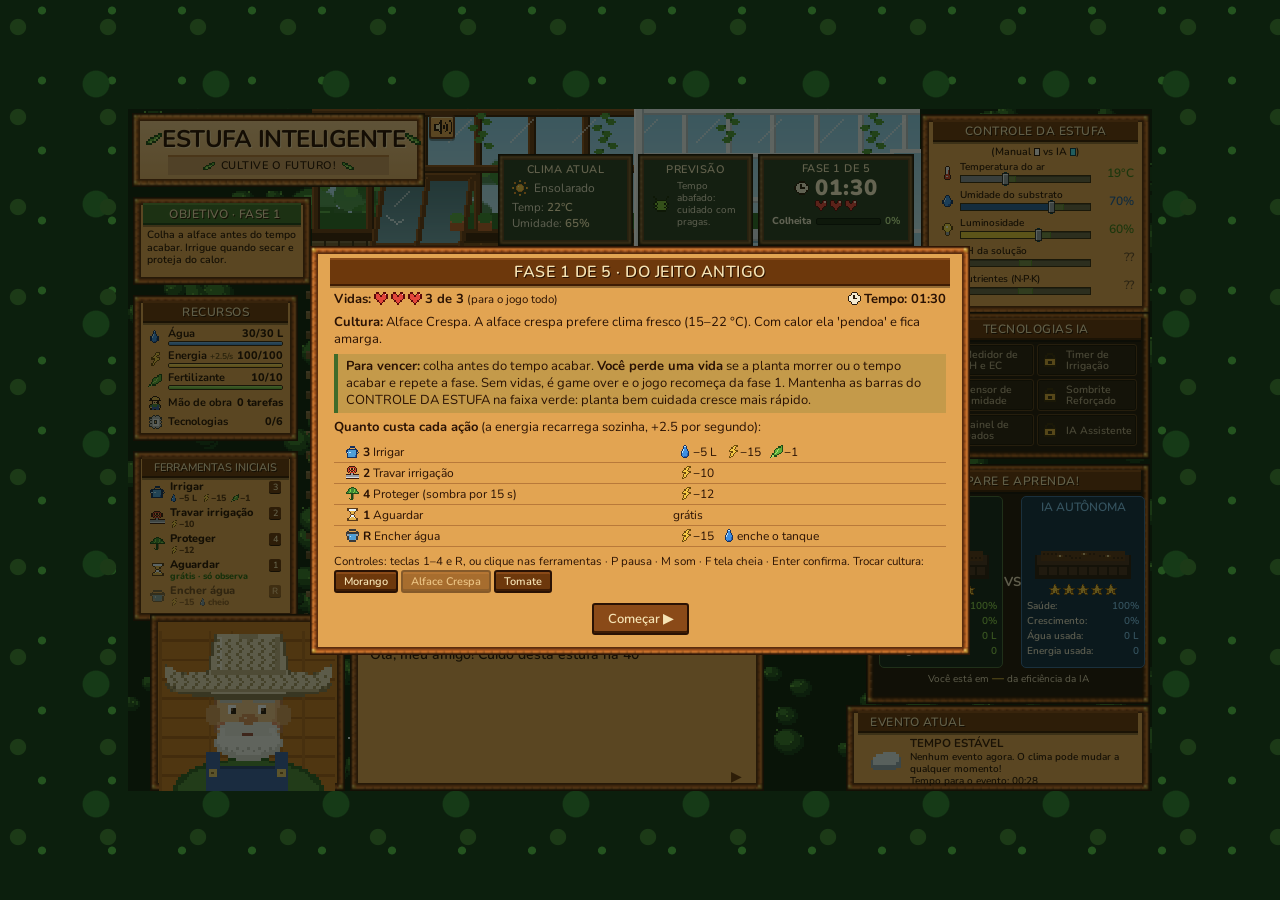
==== commit 88394c9a: "Web: efeitos sonoros sintetizados (água, energia, chuva, cronômetro...) Sons gerados com a Web Audio" ====
--- a/SementeDaEvolucao-Web/index.html
+++ b/SementeDaEvolucao-Web/index.html
@@ -148,6 +148,7 @@
         <button id="btn-proxima-fala" class="btn-seta" title="Próxima dica">▶</button>
       </section>
 
+      <button id="btn-som" class="btn-som" title="Som ligado (tecla M)"><img data-icone="somLigado" alt="Som"></button>
       <div id="toast" role="status" aria-live="polite"></div>
     </div>
 
--- a/SementeDaEvolucao-Web/css/estilo.css
+++ b/SementeDaEvolucao-Web/css/estilo.css
@@ -372,3 +372,13 @@
 .overlay .barra-evolucao div.atual { outline: 2px solid #f6d84a; }
 .botao-madeira.mini { font-size: 11px; padding: 2px 8px; }
 .botao-madeira:disabled { opacity: .5; cursor: default; }
+
+/* ------------------------------------------------------------ botão de som */
+.btn-som {
+  position: absolute; left: 301px; top: 6px; width: 26px; height: 24px; padding: 3px;
+  background: var(--pergaminho); border: 2px solid #633617; border-radius: 3px; cursor: pointer;
+  box-shadow: inset 0 1px 0 #f6d7a0, 0 2px 0 rgba(0,0,0,.35);
+}
+.btn-som:hover { background: #f6d77a; }
+.btn-som img { width: 18px; height: 14px; display: block; }
+.btn-som.mudo { background: #c8906a; }
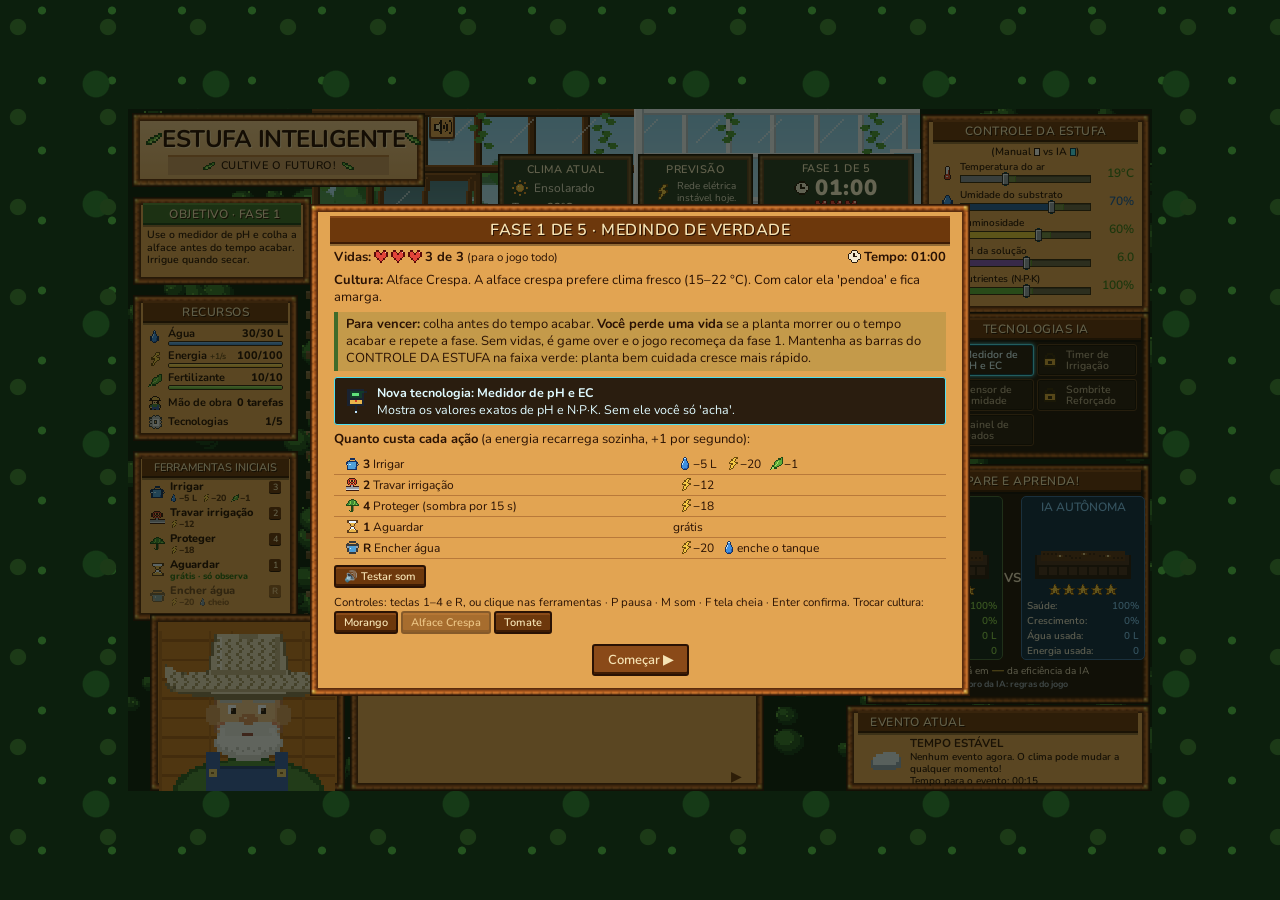
==== commit 9f94b9f8: "Web: integração com a IA do grupo (servidor Random Forest) ia-servidor/ com servidor Python (scikit-" ====
--- a/SementeDaEvolucao-Web/index.html
+++ b/SementeDaEvolucao-Web/index.html
@@ -124,6 +124,7 @@
           </article>
         </div>
         <div id="placar-eficiencia" class="placar">Você está em <b id="txt-eficiencia">—</b> da eficiência da IA</div>
+        <div id="txt-cerebro-ia" class="cerebro-ia"></div>
       </section>
 
       <!-- EVENTO ATUAL -->
--- a/SementeDaEvolucao-Web/css/estilo.css
+++ b/SementeDaEvolucao-Web/css/estilo.css
@@ -176,13 +176,11 @@
 .lista-ferramentas .custos .falta { color: #c8200a; text-decoration: line-through; }
 .lista-ferramentas .custos .gratis { color: #2f6a14; }
 .lista-ferramentas .selo { display: none; position: absolute; right: 22px; top: 1px; font-size: 8px; font-weight: 900; padding: 0 3px; border-radius: 2px; }
-.lista-ferramentas button.sugerido .selo { display: block; background: #0a3a4a; color: #bff8ff; }
 .lista-ferramentas button.alerta .selo { display: block; background: #f6d84a; color: #3a2a04; }
 .lista-ferramentas .uso { display: none; position: absolute; left: 0; right: 0; bottom: 0; height: 3px; background: rgba(0,0,0,.15); }
 .lista-ferramentas .uso i { display: block; height: 100%; background: #3f8a36; }
 .lista-ferramentas button.em-uso { background: rgba(143, 209, 79, .28); border-color: #3f8a36; }
 .lista-ferramentas button.em-uso .uso { display: block; }
-.lista-ferramentas button.sugerido { border-color: #1f8aa8; box-shadow: 0 0 0 1px #4fe0f0 inset; }
 .lista-ferramentas button.alerta { animation: alerta 0.8s ease-in-out infinite; }
 @keyframes alerta { 50% { background: rgba(246, 216, 74, .55); border-color: #b8860a; } }
 .lista-ferramentas button:hover, .lista-ferramentas button:focus-visible { background: rgba(255, 230, 170, .55); border-color: #9a5a20; outline: none; }
@@ -264,7 +262,7 @@
 #painel-comparar { left: 738px; top: 355px; width: 284px; height: 240px; padding: 0 5px; }
 .cards { display: grid; grid-template-columns: 1fr 18px 1fr; align-items: center; }
 .vs { text-align: center; font-weight: 700; font-size: 13px; color: #efe0c0; }
-.card { height: 172px; border-radius: 5px; padding: 2px 5px; }
+.card { height: 164px; border-radius: 5px; padding: 2px 5px; }
 .card h3 { margin: 0; text-align: center; font-size: 12px; font-weight: 600; }
 .card-voce { background: var(--voce-fundo); border: 1px solid #4a6a3a; }
 .card-voce h3 { color: var(--voce-titulo); }
@@ -382,3 +380,7 @@
 .btn-som:hover { background: #f6d77a; }
 .btn-som img { width: 18px; height: 14px; display: block; }
 .btn-som.mudo { background: #c8906a; }
+
+/* ------------------------------------------------------------ quem decide pela IA */
+.cerebro-ia { text-align: center; font-size: 9px; font-weight: 700; color: #9aa4b0; white-space: nowrap; overflow: hidden; text-overflow: ellipsis; }
+.cerebro-ia.modelo { color: #4fe0f0; }
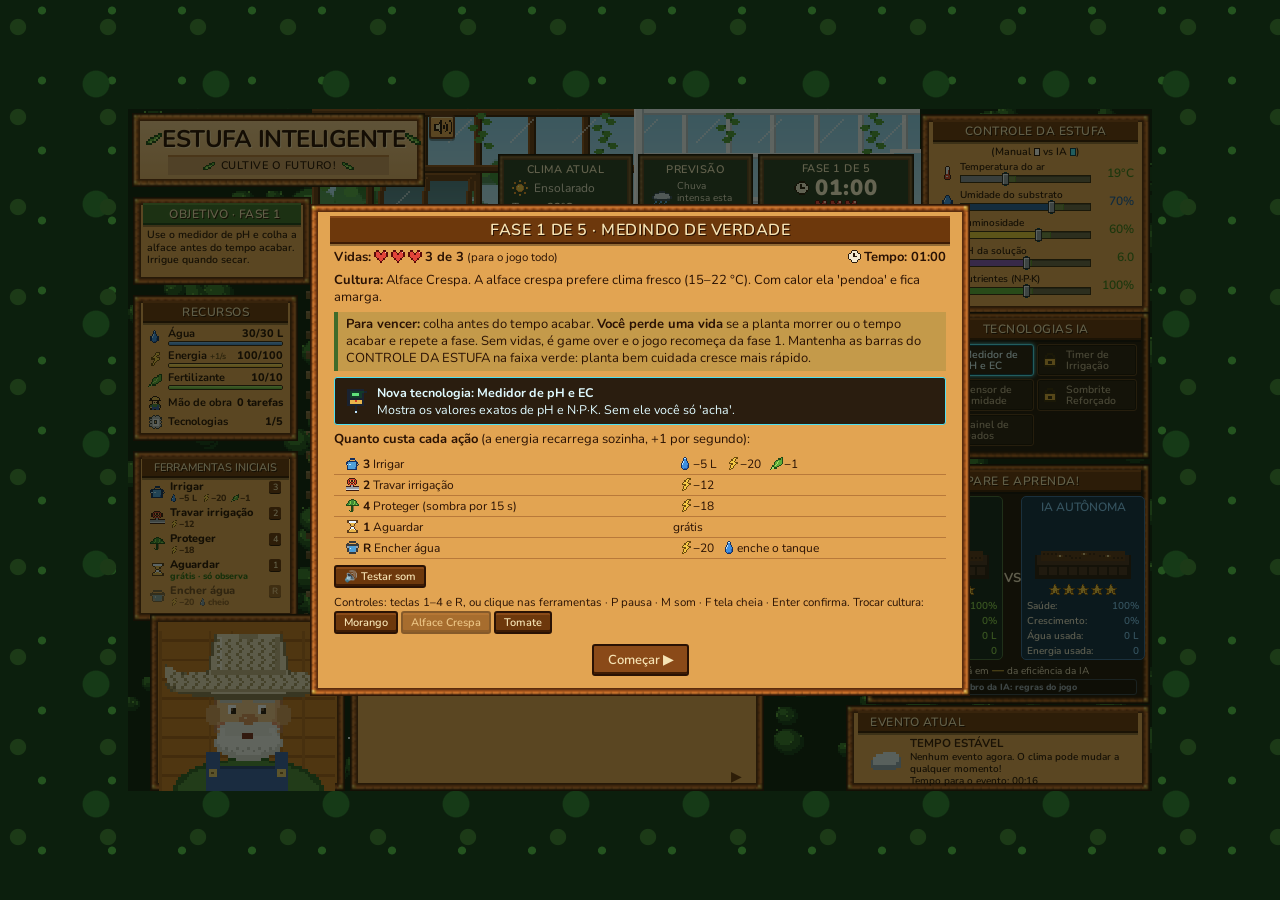
==== commit c1510fc2: "Web: selo de status da IA e painel IA AO VIVO - selo no COMPARE E APRENDA!: verde piscando a cada re" ====
--- a/SementeDaEvolucao-Web/index.html
+++ b/SementeDaEvolucao-Web/index.html
@@ -124,7 +124,7 @@
           </article>
         </div>
         <div id="placar-eficiencia" class="placar">Você está em <b id="txt-eficiencia">—</b> da eficiência da IA</div>
-        <div id="txt-cerebro-ia" class="cerebro-ia"></div>
+        <button id="txt-cerebro-ia" class="cerebro-ia" type="button" title="Ver os dados trocados com a IA (tecla I)"><i class="led"></i><span></span></button>
       </section>
 
       <!-- EVENTO ATUAL -->
--- a/SementeDaEvolucao-Web/css/estilo.css
+++ b/SementeDaEvolucao-Web/css/estilo.css
@@ -382,5 +382,47 @@
 .btn-som.mudo { background: #c8906a; }
 
 /* ------------------------------------------------------------ quem decide pela IA */
-.cerebro-ia { text-align: center; font-size: 9px; font-weight: 700; color: #9aa4b0; white-space: nowrap; overflow: hidden; text-overflow: ellipsis; }
-.cerebro-ia.modelo { color: #4fe0f0; }
+.cerebro-ia {
+  display: flex; align-items: center; justify-content: center; gap: 4px; width: 100%; margin: 1px 0 0; padding: 1px 4px;
+  font: inherit; font-size: 9px; font-weight: 800; color: #9aa4b0; background: rgba(0,0,0,.25); border: 1px solid #3a4450;
+  border-radius: 3px; cursor: pointer; white-space: nowrap; overflow: hidden;
+}
+.cerebro-ia span { overflow: hidden; text-overflow: ellipsis; }
+.led { flex: none; display: inline-block; width: 7px; height: 7px; border-radius: 50%; background: #6a737d; }
+.cerebro-ia.online { color: #5ff0a0; border-color: #2f8a5a; }
+.cerebro-ia.online .led, .ia-status.online .led { background: #5ff0a0; box-shadow: 0 0 5px #5ff0a0; transition: opacity .15s; }
+.cerebro-ia.online.par .led { opacity: .35; }
+.cerebro-ia.offline { color: #ff8a7a; border-color: #8a3a30; }
+.cerebro-ia.offline .led, .ia-status.offline .led { background: #ff5a4a; animation: piscar-led .6s steps(2) infinite; }
+.cerebro-ia.naocobre, .cerebro-ia.conectando { color: #f0c860; border-color: #7a6030; }
+.cerebro-ia.naocobre .led, .cerebro-ia.conectando .led, .ia-status.naocobre .led { background: #f0c860; }
+@keyframes piscar-led { 50% { opacity: .2; } }
+
+/* ------------------------------------------------------------ painel IA AO VIVO (tecla I) */
+#painel-ia-vivo {
+  position: absolute; left: 190px; top: 118px; width: 640px; z-index: 12; padding: 0 10px 8px;
+  color: #e8e0c8; font-size: 10.5px; cursor: pointer;
+}
+#painel-ia-vivo[hidden] { display: none; }
+#painel-ia-vivo .faixa { background: #1f5a86; }
+#painel-ia-vivo .faixa small { font-size: 9px; opacity: .8; }
+#painel-ia-vivo h3 { margin: 2px 0 0; font-size: 11.5px; color: var(--ia-titulo); }
+#painel-ia-vivo table { width: 100%; border-collapse: collapse; }
+#painel-ia-vivo td, #painel-ia-vivo th { padding: 0 3px; text-align: left; white-space: nowrap; }
+#painel-ia-vivo th { font-size: 9px; color: #9aa4b0; font-weight: 600; }
+#painel-ia-vivo td:nth-child(2) { text-align: right; font-weight: 700; }
+#painel-ia-vivo td:nth-child(3) { color: #9aa4b0; font-size: 9px; }
+#painel-ia-vivo tr.fora td { color: #ff9a7a; }
+#painel-ia-vivo p { margin: 2px 0; }
+.ia-colunas { display: grid; grid-template-columns: 1.15fr 1fr 0.9fr; gap: 10px; }
+.ia-colunas > div { background: rgba(0,0,0,.22); border: 1px solid #2c4a66; border-radius: 4px; padding: 3px 6px 5px; }
+.ia-sub { color: #9aa4b0; font-size: 9.5px; }
+.ia-aviso { color: #f0c860; }
+.ia-grande { font-size: 15px; font-weight: 800; line-height: 1.15; color: #fff; }
+.ia-grande small { font-size: 10px; font-weight: 600; color: #b8c4d0; }
+.ia-grande.acao { color: #5ff0a0; }
+.ia-status { display: flex; align-items: center; gap: 5px; font-weight: 800; color: #9aa4b0; margin: 4px 0 !important; }
+.ia-status.online { color: #5ff0a0; }
+.ia-status.offline { color: #ff8a7a; }
+.ia-status.naocobre { color: #f0c860; }
+.ia-status span { margin-left: auto; font-weight: 600; color: #9aa4b0; font-size: 9.5px; }
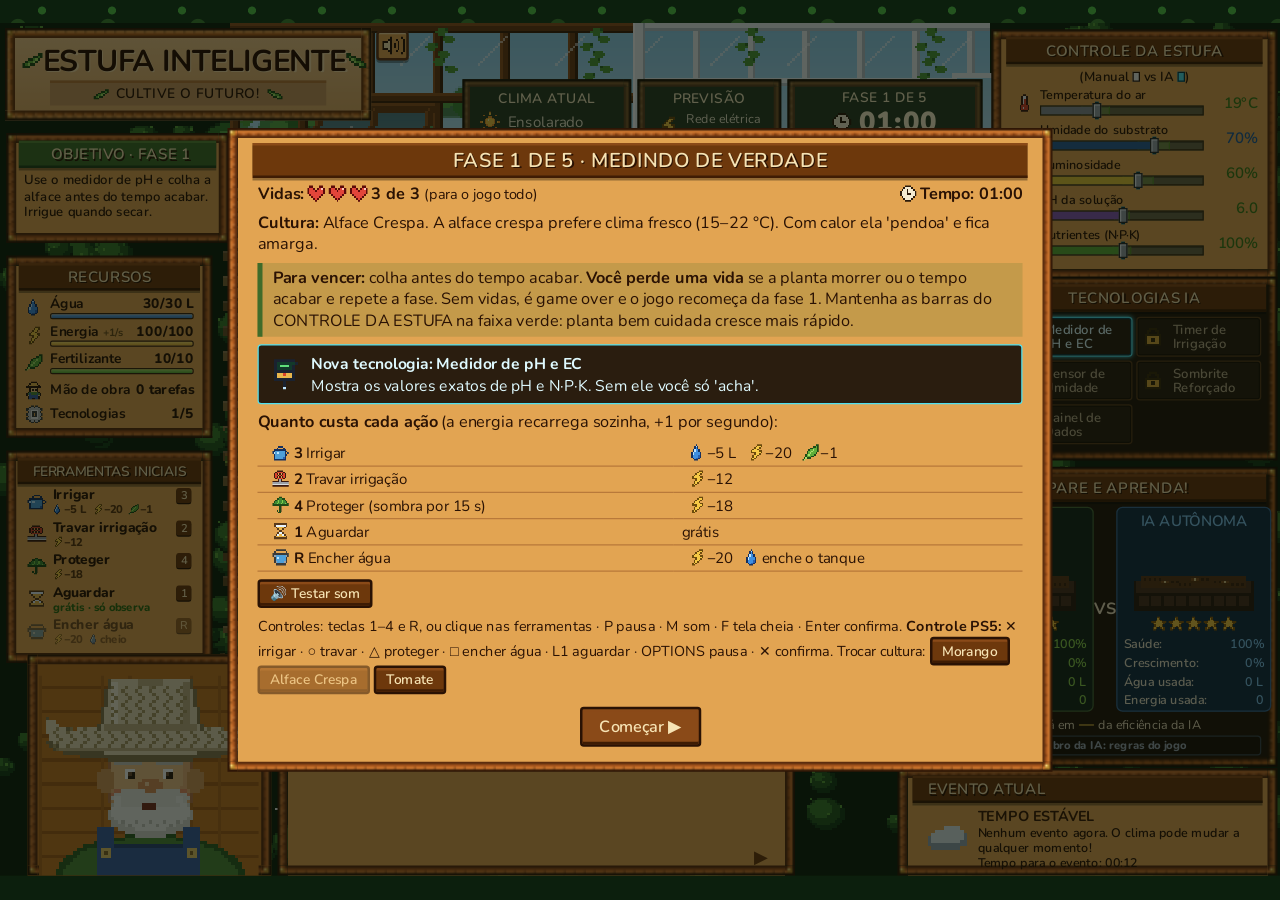
==== commit 5b0d727b: "Web: suporte ao controle PS5 (DualSense) - js/input/Controle.js: Gamepad API (mapeamento padrão), de" ====
--- a/SementeDaEvolucao-Web/index.html
+++ b/SementeDaEvolucao-Web/index.html
@@ -50,15 +50,15 @@
       <section id="painel-ferramentas" class="painel moldura">
         <h2 class="faixa">FERRAMENTAS INICIAIS</h2>
         <ul class="lista-ferramentas">
-          <li><button data-acao="Irrigate"><img data-icone="regador" alt=""><span class="nome">Irrigar</span><kbd>3</kbd>
+          <li><button data-acao="Irrigate"><img data-icone="regador" alt=""><span class="nome">Irrigar</span><kbd class="tecla">3</kbd><kbd class="ps ps-x">✕</kbd>
             <span class="custos"></span><span class="selo"></span><span class="uso"><i></i></span></button></li>
-          <li><button data-acao="LockIrrigation"><img data-icone="valvula" alt=""><span class="nome">Travar irrigação</span><kbd>2</kbd>
+          <li><button data-acao="LockIrrigation"><img data-icone="valvula" alt=""><span class="nome">Travar irrigação</span><kbd class="tecla">2</kbd><kbd class="ps ps-circulo">○</kbd>
             <span class="custos"></span><span class="selo"></span><span class="uso"><i></i></span></button></li>
-          <li><button data-acao="ProtectPlant"><img data-icone="proteger" alt=""><span class="nome">Proteger</span><kbd>4</kbd>
+          <li><button data-acao="ProtectPlant"><img data-icone="proteger" alt=""><span class="nome">Proteger</span><kbd class="tecla">4</kbd><kbd class="ps ps-triangulo">△</kbd>
             <span class="custos"></span><span class="selo"></span><span class="uso"><i></i></span></button></li>
-          <li><button data-acao="DoNothing"><img data-icone="aguardar" alt=""><span class="nome">Aguardar</span><kbd>1</kbd>
+          <li><button data-acao="DoNothing"><img data-icone="aguardar" alt=""><span class="nome">Aguardar</span><kbd class="tecla">1</kbd><kbd class="ps ps-l1">L1</kbd>
             <span class="custos"></span><span class="selo"></span><span class="uso"><i></i></span></button></li>
-          <li><button data-acao="Refill"><img data-icone="balde" alt=""><span class="nome">Encher água</span><kbd>R</kbd>
+          <li><button data-acao="Refill"><img data-icone="balde" alt=""><span class="nome">Encher água</span><kbd class="tecla">R</kbd><kbd class="ps ps-quadrado">□</kbd>
             <span class="custos"></span><span class="selo"></span><span class="uso"><i></i></span></button></li>
         </ul>
       </section>
--- a/SementeDaEvolucao-Web/css/estilo.css
+++ b/SementeDaEvolucao-Web/css/estilo.css
@@ -426,3 +426,53 @@
 .ia-status.offline { color: #ff8a7a; }
 .ia-status.naocobre { color: #f0c860; }
 .ia-status span { margin-left: auto; font-weight: 600; color: #9aa4b0; font-size: 9.5px; }
+
+/* ------------------------------------------------------------ terminal da IA (barra lateral, tecla T) */
+#terminal-ia {
+  position: fixed; top: 0; right: 0; bottom: 0; width: 320px; z-index: 30;
+  display: flex; flex-direction: column;
+  background: #040a05;
+  border-left: 4px solid #6a360e; box-shadow: inset 3px 0 0 #a8662a, -4px 0 12px rgba(0,0,0,.5);
+  font-family: 'Cascadia Mono', Consolas, 'Lucida Console', 'Courier New', monospace;
+  font-size: 12.5px; line-height: 1.32; color: #8cff9e;
+}
+#terminal-ia[hidden] { display: none; }
+#terminal-ia::after { /* linhas de varredura de monitor antigo */
+  content: ''; position: absolute; inset: 0; pointer-events: none;
+  background: repeating-linear-gradient(0deg, rgba(0,0,0,.18) 0 1px, transparent 1px 3px);
+}
+#terminal-ia header { padding: 8px 10px 6px; border-bottom: 1px solid #1c3a22; background: #07140a; }
+#terminal-ia header b { color: #c8ffd0; letter-spacing: .5px; }
+#terminal-ia footer { padding: 4px 10px; border-top: 1px solid #1c3a22; color: #4f8a5a; font-size: 11px; }
+.t-status { display: flex; align-items: center; gap: 6px; margin-top: 4px; color: #9aa4b0; font-weight: 700; }
+.t-status.online { color: #5ff0a0; }
+.t-status.online .led { background: #5ff0a0; box-shadow: 0 0 6px #5ff0a0; transition: opacity .15s; }
+.t-status.online.par .led { opacity: .35; }
+.t-status.offline { color: #ff8a7a; }
+.t-status.offline .led { background: #ff5a4a; animation: piscar-led .6s steps(2) infinite; }
+.t-status.naocobre, .t-status.conectando { color: #f0c860; }
+.t-status.naocobre .led, .t-status.conectando .led { background: #f0c860; }
+.t-corpo { flex: 1; overflow-y: auto; padding: 6px 10px 10px; scrollbar-width: thin; scrollbar-color: #1f5a2a #040a05; }
+.t-linha { white-space: pre-wrap; word-break: break-word; min-height: 1.32em; }
+.t-linha:last-child::after { content: '▌'; color: #8cff9e; animation: piscar-led 1s steps(2) infinite; }
+.t-dim { color: #4f8a5a; }
+.t-num { color: #c8ffd0; font-weight: 700; }
+.t-titulo { color: #ffe08a; font-weight: 700; }
+.t-envio { color: #6fd8ff; }
+.t-recebido { color: #d0a8ff; }
+.t-resposta { color: #c8ffd0; }
+.t-acao { color: #5ff0a0; font-weight: 800; }
+.t-fora { color: #ff8a7a; }
+.t-ok { color: #5ff0a0; }
+.t-alerta { color: #f0c860; }
+.t-erro { color: #ff8a7a; }
+
+/* ------------------------------------------------------------ controle PS5 (DualSense) */
+kbd.ps { display: none; }
+body.com-controle .lista-ferramentas button kbd.tecla { display: none; }
+body.com-controle .lista-ferramentas button kbd.ps { display: inline-block; background: #1a1d24; font-size: 10px; font-weight: 900; min-width: 16px; text-align: center; box-shadow: 0 1px 0 #000; }
+.lista-ferramentas kbd.ps-x { color: #8fa8ff; }
+.lista-ferramentas kbd.ps-circulo { color: #ff7a7a; }
+.lista-ferramentas kbd.ps-triangulo { color: #4fe0b0; }
+.lista-ferramentas kbd.ps-quadrado { color: #f39ae0; }
+.lista-ferramentas kbd.ps-l1 { color: #e8e0c8; font-size: 8px !important; }
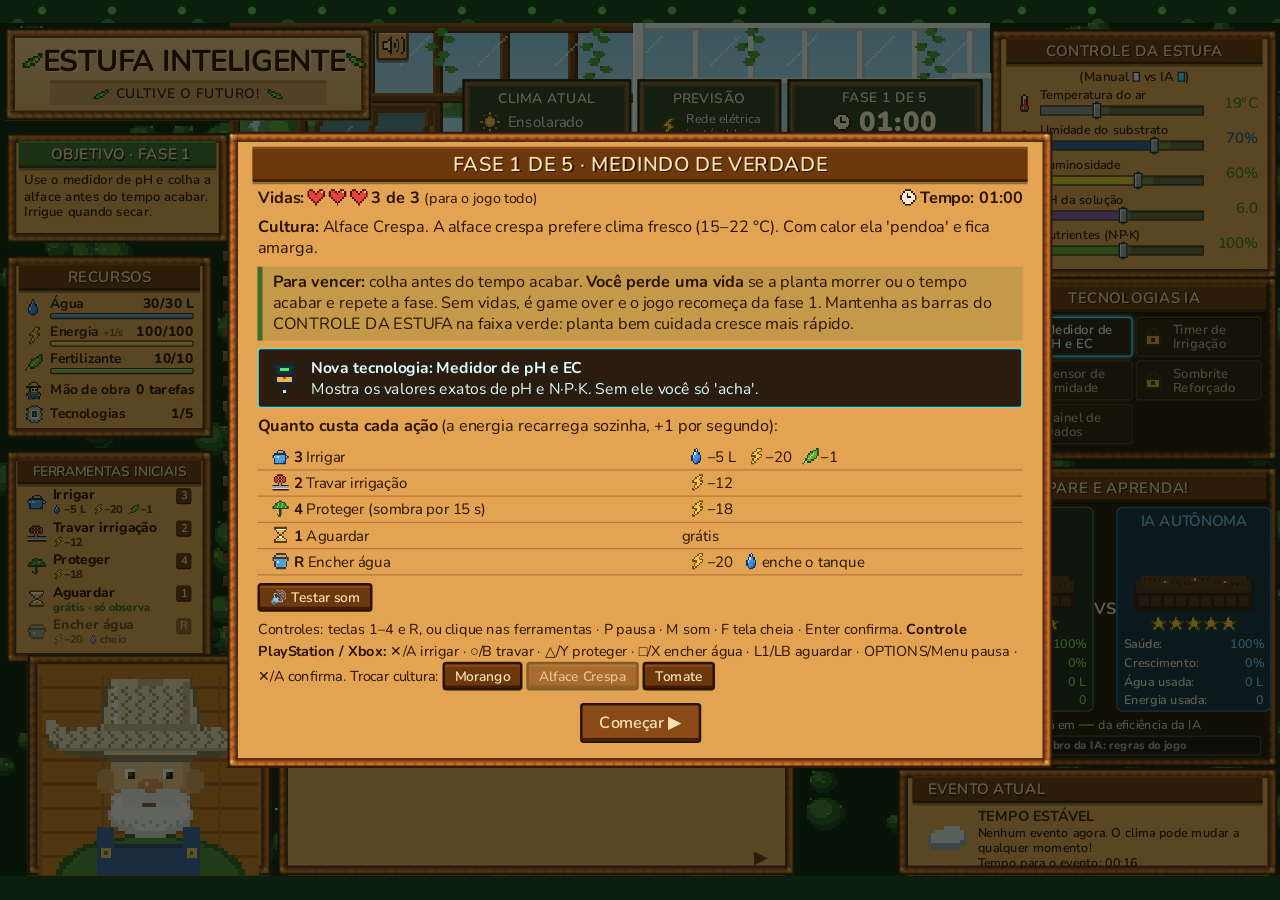
==== commit ad951b0b: "Web: controles de Xbox e PlayStation com símbolos adaptados - Controle.js reconhece a família do con" ====
--- a/SementeDaEvolucao-Web/index.html
+++ b/SementeDaEvolucao-Web/index.html
@@ -50,15 +50,15 @@
       <section id="painel-ferramentas" class="painel moldura">
         <h2 class="faixa">FERRAMENTAS INICIAIS</h2>
         <ul class="lista-ferramentas">
-          <li><button data-acao="Irrigate"><img data-icone="regador" alt=""><span class="nome">Irrigar</span><kbd class="tecla">3</kbd><kbd class="ps ps-x">✕</kbd>
+          <li><button data-acao="Irrigate"><img data-icone="regador" alt=""><span class="nome">Irrigar</span><kbd class="tecla">3</kbd><kbd class="ps ps-x">✕</kbd><kbd class="xb xb-x">A</kbd>
             <span class="custos"></span><span class="selo"></span><span class="uso"><i></i></span></button></li>
-          <li><button data-acao="LockIrrigation"><img data-icone="valvula" alt=""><span class="nome">Travar irrigação</span><kbd class="tecla">2</kbd><kbd class="ps ps-circulo">○</kbd>
+          <li><button data-acao="LockIrrigation"><img data-icone="valvula" alt=""><span class="nome">Travar irrigação</span><kbd class="tecla">2</kbd><kbd class="ps ps-circulo">○</kbd><kbd class="xb xb-circulo">B</kbd>
             <span class="custos"></span><span class="selo"></span><span class="uso"><i></i></span></button></li>
-          <li><button data-acao="ProtectPlant"><img data-icone="proteger" alt=""><span class="nome">Proteger</span><kbd class="tecla">4</kbd><kbd class="ps ps-triangulo">△</kbd>
+          <li><button data-acao="ProtectPlant"><img data-icone="proteger" alt=""><span class="nome">Proteger</span><kbd class="tecla">4</kbd><kbd class="ps ps-triangulo">△</kbd><kbd class="xb xb-triangulo">Y</kbd>
             <span class="custos"></span><span class="selo"></span><span class="uso"><i></i></span></button></li>
-          <li><button data-acao="DoNothing"><img data-icone="aguardar" alt=""><span class="nome">Aguardar</span><kbd class="tecla">1</kbd><kbd class="ps ps-l1">L1</kbd>
+          <li><button data-acao="DoNothing"><img data-icone="aguardar" alt=""><span class="nome">Aguardar</span><kbd class="tecla">1</kbd><kbd class="ps ps-l1">L1</kbd><kbd class="xb xb-l1">LB</kbd>
             <span class="custos"></span><span class="selo"></span><span class="uso"><i></i></span></button></li>
-          <li><button data-acao="Refill"><img data-icone="balde" alt=""><span class="nome">Encher água</span><kbd class="tecla">R</kbd><kbd class="ps ps-quadrado">□</kbd>
+          <li><button data-acao="Refill"><img data-icone="balde" alt=""><span class="nome">Encher água</span><kbd class="tecla">R</kbd><kbd class="ps ps-quadrado">□</kbd><kbd class="xb xb-quadrado">X</kbd>
             <span class="custos"></span><span class="selo"></span><span class="uso"><i></i></span></button></li>
         </ul>
       </section>
--- a/SementeDaEvolucao-Web/css/estilo.css
+++ b/SementeDaEvolucao-Web/css/estilo.css
@@ -467,12 +467,23 @@
 .t-alerta { color: #f0c860; }
 .t-erro { color: #ff8a7a; }
 
-/* ------------------------------------------------------------ controle PS5 (DualSense) */
-kbd.ps { display: none; }
+/* ------------------------------------------------------------ controle de videogame (PlayStation / Xbox) */
+kbd.ps, kbd.xb { display: none; }
 body.com-controle .lista-ferramentas button kbd.tecla { display: none; }
-body.com-controle .lista-ferramentas button kbd.ps { display: inline-block; background: #1a1d24; font-size: 10px; font-weight: 900; min-width: 16px; text-align: center; box-shadow: 0 1px 0 #000; }
+body.controle-ps .lista-ferramentas button kbd.ps,
+body.controle-xbox .lista-ferramentas button kbd.xb {
+  display: inline-block; font-size: 10px; font-weight: 900; min-width: 16px; text-align: center; box-shadow: 0 1px 0 #000;
+}
+body.controle-ps .lista-ferramentas button kbd.ps { background: #1a1d24; }
 .lista-ferramentas kbd.ps-x { color: #8fa8ff; }
-.lista-ferramentas kbd.ps-circulo { color: #ff7a7a; }
+.lista-ferramentas kbd.ps-circulo { color: #ff7a7a; font-size: 12px !important; line-height: 1; }
 .lista-ferramentas kbd.ps-triangulo { color: #4fe0b0; }
 .lista-ferramentas kbd.ps-quadrado { color: #f39ae0; }
 .lista-ferramentas kbd.ps-l1 { color: #e8e0c8; font-size: 8px !important; }
+/* Xbox: botões redondos coloridos */
+body.controle-xbox .lista-ferramentas button kbd.xb { color: #fff; border-radius: 50%; width: 16px; height: 16px; min-width: 0; padding: 0; line-height: 16px; }
+.lista-ferramentas kbd.xb-x { background: #3fa535; }         /* A verde */
+.lista-ferramentas kbd.xb-circulo { background: #d8322f; }   /* B vermelho */
+.lista-ferramentas kbd.xb-triangulo { background: #e3a818; } /* Y amarelo */
+.lista-ferramentas kbd.xb-quadrado { background: #1f6fd0; }  /* X azul */
+body.controle-xbox .lista-ferramentas button kbd.xb-l1 { background: #2a2d33; border-radius: 4px; width: auto; padding: 0 3px; font-size: 8px; }
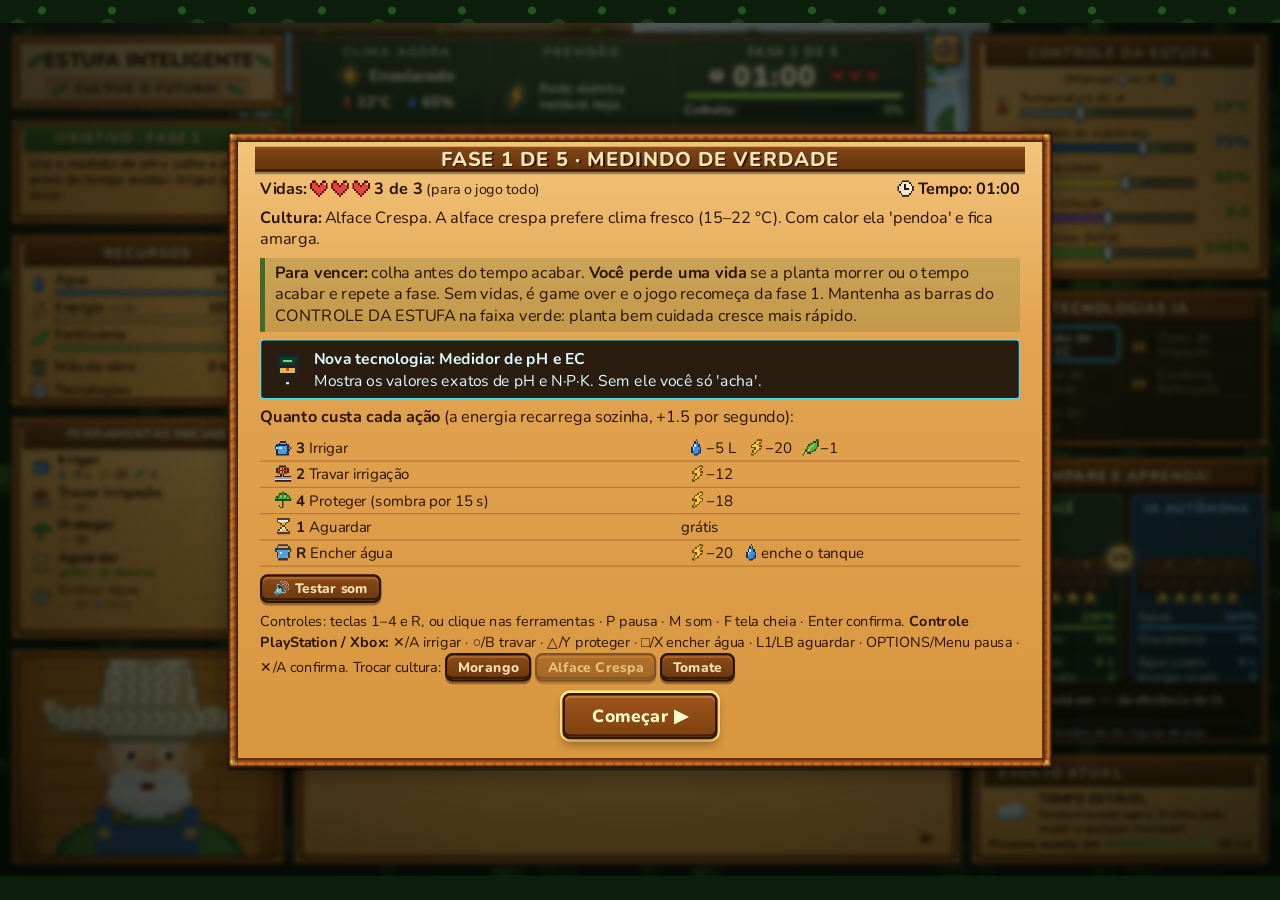
==== commit 1a6da33a: "Web: visual reorganizado, luz moderna sobre a pixel art e HUD reativo - HUD numa grade de 3 faixas (" ====
--- a/SementeDaEvolucao-Web/index.html
+++ b/SementeDaEvolucao-Web/index.html
@@ -15,6 +15,9 @@
   <div id="fundo-tela"></div>
   <div id="palco" aria-label="Estufa Inteligente">
     <canvas id="mundo" aria-hidden="true"></canvas>
+    <!-- Luz e atmosfera por cima da pixel art (vinheta, raios de sol, brilhos e partículas suaves) -->
+    <div id="luz" aria-hidden="true"><i class="raio r1"></i><i class="raio r2"></i><i class="raio r3"></i></div>
+    <canvas id="atmosfera" aria-hidden="true"></canvas>
 
     <div id="hud">
       <!-- Placa de título -->
@@ -63,23 +66,27 @@
         </ul>
       </section>
 
-      <!-- Lousas de clima -->
-      <div id="lousa-clima" class="lousa moldura-lousa">
-        <h3>CLIMA ATUAL</h3>
-        <div class="clima-linha"><img id="ico-clima" data-icone="sol" alt=""><span id="txt-condicao">Ensolarado</span></div>
-        <div class="clima-dado">Temp: <b id="txt-temp-ext">28°C</b></div>
-        <div class="clima-dado">Umidade: <b id="txt-umid-ext">65%</b></div>
-      </div>
-      <div id="lousa-previsao" class="lousa moldura-lousa">
-        <h3>PREVISÃO</h3>
-        <div class="previsao"><img id="ico-previsao" data-icone="nuvemChuva" alt=""><span id="txt-previsao">Chuva intensa esta tarde!</span></div>
-      </div>
-
-      <div id="lousa-fase" class="lousa moldura-lousa">
-        <h3 id="txt-fase">FASE 1 DE 5</h3>
-        <div class="cronometro"><img data-icone="relogio" alt=""><b id="txt-tempo">01:30</b></div>
-        <div class="tentativas" id="tentativas" title="Vidas restantes no jogo"></div>
-        <div class="colheita"><span>Colheita</span><div class="mini-barra"><i id="barra-colheita"></i></div><b id="txt-colheita">0%</b></div>
+      <!-- Barra superior: clima, previsão e fase -->
+      <div id="barra-topo" class="lousa moldura-lousa">
+        <section id="lousa-clima" class="topo-sec">
+          <h3>CLIMA AGORA</h3>
+          <div class="clima-linha"><img id="ico-clima" data-icone="sol" alt=""><span id="txt-condicao">Ensolarado</span></div>
+          <div class="clima-dados">
+            <span><img data-icone="termometro" alt="Temperatura"><b id="txt-temp-ext">28°C</b></span>
+            <span><img data-icone="gotaGrande" alt="Umidade do ar"><b id="txt-umid-ext">65%</b></span>
+          </div>
+        </section>
+        <section id="lousa-previsao" class="topo-sec">
+          <h3>PREVISÃO</h3>
+          <div class="previsao"><img id="ico-previsao" data-icone="nuvemChuva" alt=""><span id="txt-previsao">Chuva intensa esta tarde!</span></div>
+        </section>
+        <section id="lousa-fase" class="topo-sec">
+          <h3 id="txt-fase">FASE 1 DE 5</h3>
+          <div class="cronometro"><img data-icone="relogio" alt=""><b id="txt-tempo">01:00</b>
+            <div class="tentativas" id="tentativas" title="Vidas restantes no jogo"></div></div>
+          <div class="barra-tempo" title="Tempo restante"><i id="barra-tempo"></i></div>
+          <div class="colheita"><span>Colheita</span><div class="mini-barra"><i id="barra-colheita"></i></div><b id="txt-colheita">0%</b></div>
+        </section>
       </div>
 
       <!-- CONTROLE DA ESTUFA -->
@@ -101,29 +108,29 @@
         <div class="cards">
           <article id="card-voce" class="card card-voce">
             <h3>VOCÊ</h3>
-            <canvas class="canteiro" id="cv-voce" width="56" height="34"></canvas>
+            <canvas class="canteiro" id="cv-voce" width="48" height="34"></canvas>
             <div class="estrelas" id="estrelas-voce"></div>
-            <dl>
-              <dt>Saúde:</dt><dd id="voce-saude">100%</dd>
-              <dt>Crescimento:</dt><dd id="voce-prod">0%</dd>
-              <dt>Água usada:</dt><dd id="voce-agua">0 L</dd>
-              <dt>Energia usada:</dt><dd id="voce-energia">0</dd>
-            </dl>
+            <div class="stats">
+              <span>Saúde</span><b id="voce-saude">100%</b><div class="barrinha"><i id="voce-saude-barra"></i></div>
+              <span>Crescimento</span><b id="voce-prod">0%</b><div class="barrinha cresc"><i id="voce-prod-barra"></i></div>
+              <span>Água usada</span><b id="voce-agua">0 L</b>
+              <span>Energia usada</span><b id="voce-energia">0</b>
+            </div>
           </article>
           <div class="vs">VS</div>
           <article id="card-ia" class="card card-ia">
             <h3>IA AUTÔNOMA</h3>
-            <canvas class="canteiro" id="cv-ia" width="56" height="34"></canvas>
+            <canvas class="canteiro" id="cv-ia" width="48" height="34"></canvas>
             <div class="estrelas" id="estrelas-ia"></div>
-            <dl>
-              <dt>Saúde:</dt><dd id="ia-saude">100%</dd>
-              <dt>Crescimento:</dt><dd id="ia-prod">0%</dd>
-              <dt>Água usada:</dt><dd id="ia-agua">0 L</dd>
-              <dt>Energia usada:</dt><dd id="ia-energia">0</dd>
-            </dl>
+            <div class="stats">
+              <span>Saúde</span><b id="ia-saude">100%</b><div class="barrinha"><i id="ia-saude-barra"></i></div>
+              <span>Crescimento</span><b id="ia-prod">0%</b><div class="barrinha cresc"><i id="ia-prod-barra"></i></div>
+              <span>Água usada</span><b id="ia-agua">0 L</b>
+              <span>Energia usada</span><b id="ia-energia">0</b>
+            </div>
           </article>
         </div>
-        <div id="placar-eficiencia" class="placar">Você está em <b id="txt-eficiencia">—</b> da eficiência da IA</div>
+        <div id="placar-eficiencia" class="placar">Você está em <b id="txt-eficiencia">—</b> da eficiência da IA<div class="barrinha placar-barra"><i id="barra-eficiencia"></i></div></div>
         <button id="txt-cerebro-ia" class="cerebro-ia" type="button" title="Ver os dados trocados com a IA (tecla I)"><i class="led"></i><span></span></button>
       </section>
 
@@ -135,9 +142,10 @@
           <div>
             <h4 id="txt-evento-nome">TEMPO ESTÁVEL</h4>
             <p id="txt-evento-desc">Nenhum evento no momento.</p>
-            <p class="evento-tempo"><span id="txt-evento-rotulo">Tempo para o evento</span>: <b id="txt-evento-tempo">--:--</b></p>
           </div>
         </div>
+        <div class="evento-rodape"><span id="txt-evento-rotulo">Tempo para o evento</span>
+          <div class="barra-evento"><i id="barra-evento"></i></div><b id="txt-evento-tempo">--:--</b></div>
       </section>
 
       <!-- Sr. Bruno -->
@@ -149,6 +157,7 @@
         <button id="btn-proxima-fala" class="btn-seta" title="Próxima dica">▶</button>
       </section>
 
+      <div id="flutuantes" aria-hidden="true"></div>
       <button id="btn-som" class="btn-som" title="Som ligado (tecla M)"><img data-icone="somLigado" alt="Som"></button>
       <div id="toast" role="status" aria-live="polite"></div>
     </div>
--- a/SementeDaEvolucao-Web/css/estilo.css
+++ b/SementeDaEvolucao-Web/css/estilo.css
@@ -1,6 +1,10 @@
 /* Semente da Evolução — HUD
-   Coordenadas em px do palco (1024 × 682 = a referência). O palco inteiro é
-   escalado por JS (fator inteiro no mundo, ver js/main.js). */
+   Coordenadas em px do palco (1024 × 682). O palco inteiro é escalado por JS (js/ui/Escala.js).
+
+   Grade do HUD (v11): margem de 8 px e 6 px entre os painéis.
+     coluna esquerda  x 8–228    título · objetivo · recursos · ferramentas · Sr. Bruno (y 8/76/168/314/500)
+     centro           x 234–770  barra superior (clima · previsão · fase) e a fala do Sr. Bruno
+     coluna direita   x 776–1016 controle · tecnologias · compare · evento */
 
 :root {
   /* Paleta amostrada da referência (docs/spec-visual.md) */
@@ -30,6 +34,12 @@
   --folhagem: #0c1f0d;
 
   --fonte: 'Nunito', 'Trebuchet MS', 'Segoe UI', 'Helvetica Neue', Arial, sans-serif;
+
+  /* grade */
+  --esq-x: 8px; --esq-l: 220px;
+  --centro-x: 234px; --centro-l: 536px;
+  --dir-x: 776px; --dir-l: 240px;
+  --sombra-painel: drop-shadow(0 2px 0 rgba(0,0,0,.35)) drop-shadow(0 5px 8px rgba(0,0,0,.35));
 }
 
 * { box-sizing: border-box; }
@@ -65,9 +75,47 @@
   image-rendering: crisp-edges;
 }
 
+/* ------------------------------------------------------------ luz e atmosfera (por cima da pixel art)
+   Pixel art nítida + luz suave em alta resolução: vinheta, raios de sol que "respiram",
+   tons por evento de clima (transição lenta) e partículas/brilhos no canvas #atmosfera. */
+#luz, #atmosfera { position: absolute; left: 0; top: 0; width: 1024px; height: 682px; pointer-events: none; }
+#luz {
+  overflow: hidden;
+  background: radial-gradient(ellipse 75% 70% at 48% 40%, transparent 55%, rgba(4, 12, 4, .55) 100%);
+}
+#luz::before { /* tom do clima */
+  content: ''; position: absolute; inset: 0; opacity: 0; transition: opacity 1.6s ease, background-color 1.6s ease;
+  mix-blend-mode: soft-light; background-color: #ffcf80;
+}
+#luz::after { /* luz quente do dia, vinda do alto à esquerda */
+  content: ''; position: absolute; inset: 0; transition: opacity 1.6s ease;
+  background: radial-gradient(ellipse 60% 55% at 28% 0%, rgba(255, 236, 170, .22), transparent 70%);
+  mix-blend-mode: screen;
+}
+#luz .raio {
+  position: absolute; top: -140px; height: 800px; transform: rotate(-24deg); transform-origin: top center;
+  background: linear-gradient(180deg, rgba(255, 244, 200, .38), rgba(255, 244, 200, .14) 45%, rgba(255, 244, 200, 0) 80%);
+  filter: blur(7px); mix-blend-mode: screen; opacity: .8; transition: opacity 1.6s ease;
+  animation: respira 7s ease-in-out infinite alternate;
+}
+#luz .r1 { left: 300px; width: 80px; }
+#luz .r2 { left: 430px; width: 40px; animation-delay: -2.5s; animation-duration: 9s; }
+#luz .r3 { left: 590px; width: 64px; animation-delay: -5s; animation-duration: 8s; }
+@keyframes respira { from { opacity: .45; } to { opacity: .95; } }
+#luz.calor::before { opacity: .55; background-color: #ff8a2a; }
+#luz.calor .raio { opacity: 1; filter: blur(5px) saturate(1.4) hue-rotate(-12deg); }
+#luz.chuva::before { opacity: .6; background-color: #2a4a8a; }
+#luz.chuva .raio, #luz.chuva::after { opacity: 0; animation: none; }
+#luz.sem-energia::before { opacity: .7; background-color: #06080f; mix-blend-mode: multiply; }
+#luz.sem-energia .raio, #luz.sem-energia::after { opacity: 0; animation: none; }
+#luz.praga::before { opacity: .35; background-color: #a8b040; }
+
 img, canvas { image-rendering: pixelated; }
 
 #hud { position: absolute; inset: 0; pointer-events: none; }
+/* Entrada dos painéis no começo de cada fase (escalonada por --i). */
+#hud.entrada .moldura, #hud.entrada .moldura-lousa { animation: entra .55s cubic-bezier(.2, .8, .3, 1.15) both; animation-delay: calc(var(--i, 0) * 45ms); }
+@keyframes entra { from { opacity: 0; transform: translateY(10px) scale(.98); } }
 #hud button, #hud .clicavel { pointer-events: auto; }
 
 /* ------------------------------------------------------------ molduras */
@@ -77,6 +125,7 @@
   border-width: 8px;
   border-image: var(--moldura-madeira) 4 / 8px / 0 round;
   background-clip: padding-box;
+  filter: var(--sombra-painel);
 }
 .moldura-clara { border-image-source: var(--moldura-madeiraClara); }
 .moldura-lousa {
@@ -85,52 +134,53 @@
   border-width: 6px;
   border-image: var(--moldura-lousa) 3 / 6px / 0 round;
   background-clip: padding-box;
-}
-
-.painel { background-color: var(--pergaminho); }
-.painel-escuro { background-color: var(--escuro); border-image-source: var(--moldura-escura); }
+  filter: var(--sombra-painel);
+}
+
+.painel { background: linear-gradient(180deg, #efbd6c 0%, #e2a452 38%, #d8973f 100%); background-clip: padding-box; }
+.painel-escuro { background: linear-gradient(180deg, #2c1d0d 0%, #1f1509 100%); background-clip: padding-box; border-image-source: var(--moldura-escura); }
 
 .faixa {
-  margin: -2px -4px 4px;
-  padding: 3px 8px 3px;
-  font-size: 12px; white-space: nowrap; overflow: hidden; font-weight: 600; letter-spacing: 0.5px;
+  margin: -2px -4px 5px;
+  padding: 3px 8px 3px; height: 20px; line-height: 14px;
+  font-size: 11.5px; white-space: nowrap; overflow: hidden; font-weight: 800; letter-spacing: 0.8px;
   color: var(--texto-claro);
-  background: var(--faixa);
+  background: linear-gradient(180deg, #82461a, #61310b);
   text-align: center;
   box-shadow: inset 0 -2px 0 #3e1c04, inset 0 2px 0 #8a4a18, 0 2px 0 rgba(0,0,0,.35);
   text-shadow: 1px 1px 0 #2a1204;
 }
-.faixa-verde { background: var(--faixa-verde); box-shadow: inset 0 -2px 0 #22421a, inset 0 2px 0 #5a8a3a, 0 2px 0 rgba(0,0,0,.35); text-align: left; padding-left: 26px; }
+.faixa-verde { background: linear-gradient(180deg, #4f8034, #375f24); box-shadow: inset 0 -2px 0 #22421a, inset 0 2px 0 #5a8a3a, 0 2px 0 rgba(0,0,0,.35); text-align: left; padding-left: 26px; }
 .faixa-esquerda { text-align: left; padding-left: 12px; }
 
 /* ------------------------------------------------------------ título */
 #titulo {
-  left: 4px; top: 4px; width: 293px; height: 74px;
+  left: var(--esq-x); top: 8px; width: var(--esq-l); height: 62px;
   background: linear-gradient(#efc58a, #e0ac68);
   padding: 2px 6px 0;
   text-align: center;
 }
 .titulo-linha { display: flex; align-items: center; justify-content: space-between; }
 #titulo h1 {
-  margin: 0; font-size: 24px; font-weight: 700; letter-spacing: -0.5px; white-space: nowrap;
-  color: #2a0e02; text-shadow: 1px 1px 0 #f8dcaa;
-}
-.raminho { width: 18px; height: 12px; }
+  margin: 0; font-size: 16px; line-height: 24px; font-weight: 900; letter-spacing: -0.2px; white-space: nowrap;
+  color: #2a0e02; text-shadow: 1px 1px 0 #f8dcaa, 0 0 6px rgba(255, 230, 160, .6);
+}
+.raminho { width: 15px; height: 10px; }
 .raminho.mini { width: 12px; height: 8px; }
 .espelhado { transform: scaleX(-1); }
 .subtitulo {
   display: flex; align-items: center; justify-content: center; gap: 6px;
-  margin: 0 22px; padding: 1px 0 2px;
-  font-size: 11px; font-weight: 600; letter-spacing: 0.5px; white-space: nowrap;
+  margin: 1px 14px 0; padding: 1px 0 2px; border-radius: 2px;
+  font-size: 10px; font-weight: 800; letter-spacing: 1px; white-space: nowrap;
   border-top: 2px solid #b8793a; background: #c9975f; color: #2a1204;
 }
 
 /* ------------------------------------------------------------ objetivo */
-#painel-objetivo { left: 5px; top: 88px; width: 178px; height: 88px; padding: 0 6px; }
-#painel-objetivo p { margin: 0; font-size: 10.5px; line-height: 12.5px; font-weight: 600; }
+#painel-objetivo { left: var(--esq-x); top: 76px; width: var(--esq-l); height: 86px; padding: 0 7px; }
+#painel-objetivo p { margin: 0; font-size: 10.5px; line-height: 12.5px; font-weight: 700; display: -webkit-box; -webkit-line-clamp: 4; -webkit-box-orient: vertical; overflow: hidden; }
 
 /* ------------------------------------------------------------ recursos */
-#painel-recursos { left: 5px; top: 186px; width: 165px; height: 146px; padding: 0 6px; }
+#painel-recursos { left: var(--esq-x); top: 168px; width: var(--esq-l); height: 140px; padding: 0 7px; }
 .lista-recursos { list-style: none; margin: 0; padding: 0 1px; }
 .lista-recursos li {
   position: relative; display: grid; grid-template-columns: 17px 1fr auto; grid-template-rows: 13px 6px;
@@ -142,17 +192,18 @@
 .lista-recursos .nome small { font-size: 8.5px; font-weight: 700; color: #6a4a1a; }
 .lista-recursos b { font-weight: 800; font-size: 11px; }
 .lista-recursos b.ruim { color: #a8200a; }
-.mini-barra { grid-column: 2 / span 2; height: 5px; background: #6a4a22; border: 1px solid #3a2410; border-radius: 2px; overflow: hidden; }
-.mini-barra i { display: block; height: 100%; width: 100%; transition: width .25s; background: #8fd14f; }
+.mini-barra { grid-column: 2 / span 2; height: 5px; background: #6a4a22; border: 1px solid #3a2410; border-radius: 3px; overflow: hidden; box-shadow: inset 0 1px 0 rgba(0,0,0,.3); }
+.mini-barra i { display: block; height: 100%; width: 100%; transition: width .35s ease-out; background: #8fd14f; box-shadow: inset 0 1px 0 rgba(255,255,255,.35); }
 .mini-barra i.agua { background: linear-gradient(#7ab8f0, #3f7fc0); }
 .mini-barra i.energia { background: linear-gradient(#ffe070, #e8b030); }
 .mini-barra i.fertilizante { background: linear-gradient(#a9e06a, #5fae3a); }
-.mini-barra i.baixo { background: linear-gradient(#ff8a70, #d03a20); }
+.mini-barra i.baixo { background: linear-gradient(#ff8a70, #d03a20); animation: baixo .8s ease-in-out infinite alternate; }
+@keyframes baixo { to { filter: brightness(1.5); } }
 .lista-recursos li.gastou { animation: piscaGasto .5s; }
 @keyframes piscaGasto { 30% { background: rgba(226, 85, 58, .35); } }
 .delta {
-  position: absolute; left: 64px; top: -3px; z-index: 5; pointer-events: none; white-space: nowrap;
-  font-weight: 900; font-size: 13px; color: #fff; padding: 0 4px; border-radius: 3px;
+  position: absolute; right: 0; top: -9px; z-index: 5; pointer-events: none; white-space: nowrap;
+  font-weight: 900; font-size: 12px; color: #fff; padding: 0 5px; border-radius: 8px;
   background: #c8321a; box-shadow: 0 1px 0 #5a1004;
   animation: sobe 1.4s ease-out forwards;
 }
@@ -160,13 +211,14 @@
 @keyframes sobe { from { transform: translateY(4px); opacity: 1; } to { transform: translateY(-16px); opacity: 0; } }
 
 /* ------------------------------------------------------------ ferramentas */
-#painel-ferramentas { left: 5px; top: 342px; width: 165px; height: 170px; padding: 0 5px; }
+#painel-ferramentas { left: var(--esq-x); top: 314px; width: var(--esq-l); height: 180px; padding: 0 6px; }
 .lista-ferramentas { list-style: none; margin: -3px 0 0; padding: 0; }
 .lista-ferramentas button {
   position: relative; display: grid; grid-template-columns: 17px 1fr auto; grid-template-rows: 13px 10px;
   column-gap: 3px; align-items: center; width: 100%; height: 26px; padding: 0 3px;
   font: 800 11px var(--fonte); color: var(--texto); text-align: left; white-space: nowrap;
-  background: transparent; border: 1px solid transparent; border-radius: 3px; cursor: pointer; overflow: hidden;
+  background: transparent; border: 1px solid transparent; border-radius: 4px; cursor: pointer; overflow: hidden;
+  transition: background-color .15s, border-color .15s, transform .12s, box-shadow .15s;
 }
 .lista-ferramentas button img { grid-row: 1 / span 2; }
 .lista-ferramentas button kbd { grid-column: 3; grid-row: 1; }
@@ -183,8 +235,8 @@
 .lista-ferramentas button.em-uso .uso { display: block; }
 .lista-ferramentas button.alerta { animation: alerta 0.8s ease-in-out infinite; }
 @keyframes alerta { 50% { background: rgba(246, 216, 74, .55); border-color: #b8860a; } }
-.lista-ferramentas button:hover, .lista-ferramentas button:focus-visible { background: rgba(255, 230, 170, .55); border-color: #9a5a20; outline: none; }
-.lista-ferramentas button.ativo { background: #f6d77a; border-color: #6d380c; }
+.lista-ferramentas button:hover, .lista-ferramentas button:focus-visible { background: rgba(255, 230, 170, .55); border-color: #9a5a20; outline: none; transform: translateX(2px); box-shadow: -2px 0 0 #9a5a20; }
+.lista-ferramentas button.ativo { background: #f6d77a; border-color: #6d380c; transform: scale(.97); box-shadow: 0 0 10px rgba(255, 220, 120, .9); }
 .lista-ferramentas button.sem-recurso { opacity: .6; }
 .lista-ferramentas button:disabled { opacity: .45; cursor: not-allowed; }
 .lista-ferramentas img { width: 15px; height: 14px; object-fit: contain; }
@@ -194,126 +246,193 @@
   box-shadow: 0 1px 0 #2a1204;
 }
 
-/* ------------------------------------------------------------ lousas */
-.lousa { background: var(--lousa); color: var(--lousa-texto); padding: 2px 8px; }
-.lousa h3 { margin: 0 0 3px; font-size: 11px; font-weight: 600; text-align: center; letter-spacing: .5px; color: #f6e8c0; }
-#lousa-clima { left: 370px; top: 45px; width: 135px; height: 92px; }
-#lousa-previsao { left: 510px; top: 45px; width: 115px; height: 92px; }
-#lousa-fase { left: 630px; top: 45px; width: 156px; height: 92px; padding: 1px 8px; }
-#lousa-fase h3 { margin-bottom: 0; }
-.cronometro { display: flex; align-items: center; justify-content: center; gap: 6px; line-height: 24px; }
+/* ------------------------------------------------------------ barra superior (clima · previsão · fase) */
+.lousa { color: var(--lousa-texto); }
+#barra-topo {
+  left: var(--centro-x); top: 8px; width: 506px; height: 80px; padding: 2px 4px;
+  display: grid; grid-template-columns: 1fr 1fr 1.3fr;
+  background: radial-gradient(ellipse at 50% 0%, #3a5232, transparent 70%), linear-gradient(180deg, #30462a, #22321d);
+  background-clip: padding-box;
+}
+.topo-sec { padding: 0 8px; min-width: 0; }
+.topo-sec + .topo-sec { border-left: 1px dashed rgba(240, 234, 208, .22); }
+.topo-sec h3 { margin: 0 0 3px; font-size: 10px; font-weight: 800; text-align: center; letter-spacing: 1.2px; color: #c8d8a8; }
+.clima-linha { display: flex; align-items: center; justify-content: center; gap: 6px; font-size: 13px; font-weight: 800; color: #fff4d0; margin-bottom: 4px; }
+.clima-linha img { width: 18px; height: 18px; object-fit: contain; filter: drop-shadow(0 0 4px rgba(255, 220, 120, .7)); }
+.clima-dados { display: flex; justify-content: center; gap: 12px; font-size: 12px; }
+.clima-dados span { display: inline-flex; align-items: center; gap: 3px; }
+.clima-dados img { width: 10px; height: 13px; object-fit: contain; }
+.clima-dados b { font-weight: 800; color: #fff2c0; }
+.previsao { display: flex; align-items: center; gap: 7px; font-size: 11px; line-height: 13px; font-weight: 700; height: 52px; }
+.previsao img { width: 24px; height: 20px; object-fit: contain; flex: none; filter: drop-shadow(0 0 4px rgba(200, 230, 255, .5)); }
+#lousa-fase h3 { margin-bottom: 0; color: #f6e8c0; }
+.cronometro { display: flex; align-items: center; justify-content: center; gap: 6px; height: 24px; }
 .cronometro img { width: 15px; height: 14px; }
-.cronometro b { font-size: 22px; font-weight: 900; color: #fff4d0; letter-spacing: 1px; }
+.cronometro b { font-size: 23px; font-weight: 900; color: #fff4d0; letter-spacing: 1px; text-shadow: 0 0 8px rgba(255, 240, 200, .35); font-variant-numeric: tabular-nums; }
 #lousa-fase.pouco-tempo .cronometro b { color: #ffb070; }
-#lousa-fase.urgente .cronometro b { color: #ff6a50; animation: pulsa .5s ease-in-out infinite alternate; }
+#lousa-fase.urgente .cronometro b { color: #ff6a50; animation: pulsa .5s ease-in-out infinite alternate; text-shadow: 0 0 10px rgba(255, 90, 60, .8); }
 @keyframes pulsa { to { transform: scale(1.12); } }
-.tentativas { display: flex; justify-content: center; gap: 3px; height: 11px; }
+.tentativas { display: flex; gap: 2px; height: 11px; margin-left: 4px; }
 .tentativas img { width: 12px; height: 11px; }
-.colheita { display: grid; grid-template-columns: auto 1fr auto; gap: 4px; align-items: center; font-size: 10px; font-weight: 800; margin-top: 3px; }
+.tentativas.perdeu-vida { animation: treme .5s; }
+@keyframes treme { 20%, 60% { transform: translateX(-3px); } 40%, 80% { transform: translateX(3px); } }
+.barra-tempo { height: 4px; margin: 2px 0 3px; background: rgba(0, 0, 0, .35); border-radius: 2px; overflow: hidden; }
+.barra-tempo i { display: block; height: 100%; width: 100%; background: linear-gradient(90deg, #8fd14f, #c8f07a); border-radius: 2px; transition: width .25s linear, background .5s; }
+#lousa-fase.pouco-tempo .barra-tempo i { background: linear-gradient(90deg, #e8a030, #ffd070); }
+#lousa-fase.urgente .barra-tempo i { background: linear-gradient(90deg, #d03a20, #ff7a50); }
+.colheita { display: grid; grid-template-columns: auto 1fr auto; gap: 5px; align-items: center; font-size: 10px; font-weight: 800; }
 .colheita .mini-barra { grid-column: auto; height: 7px; background: #1a2a14; border-color: #0a140a; }
 .colheita .mini-barra i { width: 0; background: linear-gradient(#b8f07a, #5fae3a); }
-.colheita b { color: #c8f09a; }
-.clima-linha { display: flex; align-items: center; gap: 6px; font-size: 12px; margin-bottom: 3px; }
-.clima-linha img { width: 16px; height: 16px; object-fit: contain; }
-.clima-dado { font-size: 11.5px; line-height: 16px; }
-.clima-dado b { font-weight: 600; color: #fff2c0; }
-.previsao { display: flex; align-items: center; gap: 5px; font-size: 10px; line-height: 12px; }
-.previsao img { width: 20px; height: 16px; object-fit: contain; flex: none; }
+.colheita b { color: #c8f09a; font-variant-numeric: tabular-nums; }
 
 /* ------------------------------------------------------------ controle */
-#painel-controle { left: 793px; top: 5px; width: 229px; height: 200px; padding: 0 8px; background-color: #e2a452; }
+#painel-controle { left: var(--dir-x); top: 8px; width: var(--dir-l); height: 198px; padding: 0 8px; }
 .faixa-topo { margin-top: -2px; }
 .sub-legenda { text-align: center; font-size: 10.5px; font-weight: 600; margin: -2px 0 2px; }
 .marca-jogador, .marca-ia { display: inline-block; width: 6px; height: 8px; vertical-align: -1px; }
 .marca-jogador { background: #f4f4f0; border: 1px solid #2a1204; }
 .marca-ia { background: #4fe0f0; border: 1px solid #0a3a4a; }
 .lista-controle { list-style: none; margin: 0; padding: 0; }
-.lista-controle li { display: grid; grid-template-columns: 20px 1fr 40px; grid-template-rows: 12px 12px; column-gap: 3px; height: 28px; align-items: center; }
+.lista-controle li { position: relative; display: grid; grid-template-columns: 20px 1fr 40px; grid-template-rows: 12px 12px; column-gap: 4px; height: 28px; align-items: center; border-radius: 4px; padding: 0 2px; margin: 0 -2px; transition: background-color .3s; }
+.lista-controle li.fora { animation: fora 1.1s ease-in-out infinite alternate; }
+@keyframes fora { from { background: rgba(226, 85, 58, .08); } to { background: rgba(226, 85, 58, .30); } }
 .lista-controle img { grid-column: 1; grid-row: 1 / span 2; width: 13px; height: 16px; object-fit: contain; justify-self: center; }
 .lista-controle .rotulo { grid-column: 2; grid-row: 1; font-size: 10px; font-weight: 600; white-space: nowrap; overflow: hidden; }
-.lista-controle .valor { grid-column: 3; grid-row: 1 / span 2; font-size: 12px; font-weight: 600; text-align: right; }
+.lista-controle .valor { grid-column: 3; grid-row: 1 / span 2; font-size: 12.5px; font-weight: 900; text-align: right; font-variant-numeric: tabular-nums; transition: color .3s; }
 .barra { grid-column: 2; grid-row: 2; position: relative; height: 8px; background: #6a6448; border: 1px solid #3a2a10; box-shadow: inset 0 1px 0 #4a4430; }
 .barra .ideal { position: absolute; top: 0; bottom: 0; background: rgba(143, 209, 79, .35); border-left: 1px solid #5a8a2a; border-right: 1px solid #5a8a2a; }
 .barra .preenche { position: absolute; left: 0; top: 0; bottom: 0; }
-.barra .botao { position: absolute; top: -3px; width: 7px; height: 12px; margin-left: -3px; background: #9aa0a8; border: 1px solid #2a2a2a; box-shadow: inset 1px 1px 0 #e8eef2; }
-.barra .marcador-ia { position: absolute; top: -4px; width: 3px; height: 14px; margin-left: -1px; background: #4fe0f0; border: 1px solid #0a3a4a; }
+.barra { border-radius: 2px; }
+.barra .preenche { transition: width .3s ease-out, background-color .3s; }
+.barra .botao { position: absolute; top: -3px; width: 7px; height: 12px; margin-left: -3px; background: #f4f4f0; border: 1px solid #2a2a2a; border-radius: 2px; box-shadow: inset 1px 1px 0 #fff, 0 1px 2px rgba(0,0,0,.4); transition: left .3s ease-out; }
+.barra .marcador-ia { position: absolute; top: -4px; width: 3px; height: 14px; margin-left: -1px; background: #4fe0f0; border: 1px solid #0a3a4a; box-shadow: 0 0 4px #4fe0f0; transition: left .3s ease-out; }
 .valor.bom { color: #3f7a1a; }
 .valor.ruim { color: #c8321a; }
 .valor.azul { color: #1f5a9a; }
 .valor.oculto { color: #6a4a2a; }
 
 /* ------------------------------------------------------------ tecnologias */
-#painel-tecnologias { left: 793px; top: 203px; width: 229px; height: 147px; padding: 0 5px; }
+#painel-tecnologias { left: var(--dir-x); top: 212px; width: var(--dir-l); height: 128px; padding: 0 6px; }
 #painel-tecnologias .faixa, #painel-comparar .faixa { background: #6a360e; }
 .grade-tec { display: grid; grid-template-columns: 1fr 1fr; gap: 3px; }
 .tec {
-  display: grid; grid-template-columns: 22px 1fr; align-items: center; gap: 2px;
-  height: 32px; padding: 0 4px; background: var(--celula);
+  display: grid; grid-template-columns: 20px 1fr; align-items: center; gap: 3px;
+  height: 27px; padding: 0 4px; background: var(--celula); transition: border-color .3s, box-shadow .3s, color .3s;
   border: 1px solid #5a3a1a; border-radius: 3px; box-shadow: inset 0 0 0 1px #1a1006;
   color: #efe0c0; font-size: 10.5px; line-height: 11px; font-weight: 600;
 }
 .tec img { width: 16px; height: 16px; object-fit: contain; }
-.tec.bloqueada { color: #b8a888; }
+.tec.bloqueada { color: #9a8a6a; opacity: .8; }
 .tec.ativa { border-color: #4fe0f0; box-shadow: inset 0 0 0 1px #0a3a4a, 0 0 4px #4fe0f0; color: #dffaff; }
 .tec.nova { animation: brilho 1s ease-in-out 4; }
 @keyframes brilho { 50% { box-shadow: 0 0 10px #f6d84a; border-color: #f6d84a; } }
 
 /* ------------------------------------------------------------ comparar */
-#painel-comparar { left: 738px; top: 355px; width: 284px; height: 240px; padding: 0 5px; }
-.cards { display: grid; grid-template-columns: 1fr 18px 1fr; align-items: center; }
-.vs { text-align: center; font-weight: 700; font-size: 13px; color: #efe0c0; }
-.card { height: 164px; border-radius: 5px; padding: 2px 5px; }
-.card h3 { margin: 0; text-align: center; font-size: 12px; font-weight: 600; }
-.card-voce { background: var(--voce-fundo); border: 1px solid #4a6a3a; }
+#painel-comparar { left: var(--dir-x); top: 346px; width: var(--dir-l); height: 232px; padding: 0 6px; }
+.cards { position: relative; display: grid; grid-template-columns: 1fr 1fr; gap: 6px; }
+.vs {
+  position: absolute; left: 50%; top: 40px; transform: translateX(-50%); z-index: 2;
+  width: 22px; height: 22px; line-height: 20px; border-radius: 50%; text-align: center;
+  font-weight: 900; font-size: 9.5px; color: #2a1204; background: radial-gradient(#ffe8a0, #e8a840); border: 1px solid #6d380c;
+  box-shadow: 0 0 8px rgba(255, 210, 110, .7);
+}
+.card { height: 150px; border-radius: 6px; padding: 3px 5px; box-shadow: inset 0 1px 0 rgba(255,255,255,.08), 0 2px 4px rgba(0,0,0,.35); }
+.card h3 { margin: 0; text-align: center; font-size: 10.5px; font-weight: 900; letter-spacing: .5px; }
+.card-voce { background: linear-gradient(180deg, #1f3424, var(--voce-fundo)); border: 1px solid #4a6a3a; }
 .card-voce h3 { color: var(--voce-titulo); }
-.card-ia { background: var(--ia-fundo); border: 1px solid #3a6a9a; }
+.card-ia { background: linear-gradient(180deg, #1a3a58, var(--ia-fundo)); border: 1px solid #3a6a9a; }
 .card-ia h3 { color: var(--ia-titulo); }
-.canteiro { display: block; width: 112px; height: 68px; margin: 0 auto; }
-.estrelas { display: flex; justify-content: center; gap: 2px; height: 12px; margin: 1px 0 3px; }
+.canteiro { display: block; width: 96px; height: 68px; margin: -4px auto -6px; }
+.estrelas { display: flex; justify-content: center; gap: 2px; height: 12px; margin: 0 0 3px; }
 .estrelas img { width: 12px; height: 11px; }
-.card dl { display: grid; grid-template-columns: 1fr auto; margin: 0; row-gap: 1px; font-size: 10px; white-space: nowrap; color: #e8e0c8; }
-.card dt { font-weight: 600; }
-.card dd { margin: 0; text-align: right; font-weight: 600; }
-.card dt.pequeno { font-size: 7.5px; letter-spacing: -0.2px; }
-.card dd.bom { color: var(--bom); } .card dd.ruim { color: var(--ruim); } .card dd.azul { color: #7fc4f0; } .card dd.medio { color: var(--amarelo); }
-.placar { margin-top: 2px; text-align: center; font-size: 10px; color: #efe0c0; }
-.placar b { color: var(--amarelo); font-size: 12px; }
+.stats { display: grid; grid-template-columns: 1fr auto; column-gap: 3px; font-size: 9.5px; line-height: 12px; white-space: nowrap; color: #e8e0c8; }
+.stats span { font-weight: 700; color: #c8c0a8; }
+.stats b { text-align: right; font-weight: 900; font-variant-numeric: tabular-nums; }
+.stats b.bom { color: var(--bom); } .stats b.ruim { color: var(--ruim); } .stats b.azul { color: #7fc4f0; } .stats b.medio { color: var(--amarelo); }
+.barrinha { grid-column: 1 / -1; height: 3px; margin: 1px 0 2px; background: rgba(0,0,0,.4); border-radius: 2px; overflow: hidden; }
+.barrinha i { display: block; height: 100%; width: 0; border-radius: 2px; background: #8fd14f; transition: width .4s ease-out, background-color .4s; }
+.barrinha i.medio { background: var(--amarelo); } .barrinha i.ruim { background: var(--ruim); }
+.barrinha.cresc i { background: linear-gradient(90deg, #5fae3a, #b8f07a); }
+.card-ia .barrinha i { background: #4fa8e8; } .card-ia .barrinha.cresc i { background: linear-gradient(90deg, #2f7ac0, #7fd0ff); }
+.placar { margin-top: 5px; text-align: center; font-size: 10px; font-weight: 700; color: #efe0c0; }
+.placar b { color: var(--amarelo); font-size: 12.5px; font-variant-numeric: tabular-nums; }
+.placar-barra { height: 4px; margin: 2px 6px 4px; }
+.placar-barra i { background: linear-gradient(90deg, #e8a030, #ffe070); }
 
 /* ------------------------------------------------------------ evento */
-#painel-evento { left: 718px; top: 596px; width: 304px; height: 86px; padding: 0 8px; border-bottom-width: 0; }
-.evento-corpo { display: grid; grid-template-columns: 48px 1fr; align-items: center; margin-top: -2px; }
-.evento-corpo img { width: 36px; height: 30px; object-fit: contain; justify-self: center; }
-.evento-corpo h4 { margin: 0; font-size: 11.5px; font-weight: 700; color: #3a1a04; }
-.evento-corpo p { margin: 0; font-size: 10px; line-height: 12px; font-weight: 600; }
-.evento-corpo .evento-tempo b { font-weight: 600; }
+#painel-evento { left: var(--dir-x); top: 584px; width: var(--dir-l); height: 90px; padding: 0 7px; transition: background .6s; }
+.evento-corpo { display: grid; grid-template-columns: 36px 1fr; gap: 4px; align-items: center; margin-top: -2px; height: 34px; }
+.evento-corpo img { width: 28px; height: 24px; object-fit: contain; justify-self: center; }
+.evento-corpo h4 { margin: 0; font-size: 10.5px; font-weight: 900; color: #3a1a04; white-space: nowrap; overflow: hidden; text-overflow: ellipsis; }
+.evento-corpo p { margin: 0; font-size: 9px; line-height: 10.5px; font-weight: 700; display: -webkit-box; -webkit-line-clamp: 2; -webkit-box-orient: vertical; overflow: hidden; }
+.evento-rodape { display: grid; grid-template-columns: auto 1fr auto; gap: 5px; align-items: center; margin-top: 3px; font-size: 9.5px; font-weight: 800; }
+.evento-rodape b { font-variant-numeric: tabular-nums; }
+.barra-evento { height: 5px; background: rgba(60, 30, 8, .35); border-radius: 3px; overflow: hidden; }
+.barra-evento i { display: block; height: 100%; width: 0; background: linear-gradient(90deg, #6d8a3a, #a8d060); transition: width .25s linear; }
 #painel-evento.ativo .evento-corpo h4 { color: #a8200a; }
+#painel-evento.ativo .evento-corpo img { animation: flutua 1.2s ease-in-out infinite alternate; }
+@keyframes flutua { to { transform: translateY(-2px) scale(1.06); } }
+#painel-evento.ev-HeatWave { background: linear-gradient(180deg, #f7b45a, #e58a3a); background-clip: padding-box; }
+#painel-evento.ev-HeatWave .barra-evento i { background: linear-gradient(90deg, #d03a20, #ffa040); }
+#painel-evento.ev-HeavyRain { background: linear-gradient(180deg, #b8c8d8, #8aa4c0); background-clip: padding-box; }
+#painel-evento.ev-HeavyRain .barra-evento i { background: linear-gradient(90deg, #2a5f98, #7ab8f0); }
+#painel-evento.ev-Pest { background: linear-gradient(180deg, #d8c870, #b8a848); background-clip: padding-box; }
+#painel-evento.ev-Pest .barra-evento i { background: linear-gradient(90deg, #6a7a1a, #c8d040); }
+#painel-evento.ev-PowerFailure { background: linear-gradient(180deg, #9a9aa8, #6a6a7a); background-clip: padding-box; }
+#painel-evento.ev-PowerFailure .barra-evento i { background: linear-gradient(90deg, #e8b030, #ffe070); }
+#painel-evento.chegou { animation: chegou .7s ease-out; }
+@keyframes chegou { 0% { transform: scale(1); } 20% { transform: scale(1.05) rotate(-1deg); } 40% { transform: scale(1.03) rotate(1deg); } 100% { transform: scale(1); } }
 
 /* ------------------------------------------------------------ Bruno */
-#bruno-retrato { left: 22px; top: 505px; width: 195px; height: 177px; background: #c67a26; border-bottom-width: 0; padding: 0; overflow: hidden; }
-#cv-bruno { position: absolute; left: 1px; bottom: 0; width: 176px; height: 160px; }
-#bruno-fala { left: 222px; top: 503px; width: 414px; height: 179px; padding: 0 12px; border-bottom-width: 0; background-color: #e2a452; }
+#bruno-retrato {
+  left: var(--esq-x); top: 500px; width: var(--esq-l); height: 174px; padding: 0; overflow: hidden;
+  background: radial-gradient(ellipse at 50% 30%, #e8a050, #b8681e 70%, #8a4a14); background-clip: padding-box;
+}
+#cv-bruno { position: absolute; left: 14px; bottom: 0; width: 176px; height: 160px; }
+#bruno-fala { left: var(--centro-x); top: 530px; width: var(--centro-l); height: 144px; padding: 0 12px; }
 #bruno-fala .faixa { margin-right: 44px; background: #c4812e; color: #2a1204; text-shadow: none; box-shadow: inset 0 -2px 0 #8a5018, inset 0 2px 0 #eab060; font-size: 13px; }
-#txt-bruno { margin: 4px 0 0; font-size: 14px; line-height: 18px; font-weight: 600; min-height: 100px; }
+#txt-bruno { margin: 2px 0 0; font-size: 14px; line-height: 19px; font-weight: 700; min-height: 90px; }
 .btn-fechar { position: absolute; right: 6px; top: 4px; width: 22px; height: 22px; padding: 0; border: none; background: none; cursor: pointer; }
 .btn-fechar img { width: 20px; height: 20px; }
 .btn-seta { position: absolute; right: 8px; bottom: 6px; border: none; background: none; color: #6d380c; font-size: 14px; cursor: pointer; animation: pulo 1s steps(2) infinite; }
 @keyframes pulo { 50% { transform: translateX(2px); } }
-#bruno-fala.minimizado { height: 34px; top: 648px; }
+#bruno-fala.minimizado { height: 36px; top: 638px; }
+/* Balão: setinha apontando para o retrato */
+#bruno-fala::before {
+  content: ''; position: absolute; left: -15px; top: 52px; width: 0; height: 0;
+  border: 8px solid transparent; border-right-color: #6a3a14; pointer-events: none;
+}
+#bruno-fala.minimizado::before { display: none; }
 #bruno-fala.minimizado #txt-bruno, #bruno-fala.minimizado .btn-seta { display: none; }
 
 /* ------------------------------------------------------------ toast / overlays */
 #toast {
-  position: absolute; left: 50%; top: 150px; transform: translateX(-50%);
-  padding: 4px 10px; font-size: 13px; font-weight: 600; color: var(--texto-claro);
-  background: rgba(34, 22, 10, .88); border: 2px solid #b25e1e; border-radius: 3px;
-  opacity: 0; transition: opacity .25s; white-space: nowrap;
-}
-#toast.visivel { opacity: 1; }
-#toast.ruim { border-color: var(--ruim); }
+  position: absolute; left: 502px; top: 96px; transform: translate(-50%, -6px); z-index: 8;
+  max-width: 520px; padding: 5px 16px; font-size: 13px; font-weight: 800; color: #fff4d8; text-align: center;
+  background: linear-gradient(180deg, rgba(58, 36, 14, .95), rgba(34, 22, 10, .95));
+  border: 2px solid #e39a4a; border-radius: 16px; box-shadow: 0 4px 12px rgba(0,0,0,.45), inset 0 1px 0 rgba(255,220,160,.25);
+  opacity: 0; white-space: nowrap; overflow: hidden; text-overflow: ellipsis; pointer-events: none;
+}
+#toast.visivel { animation: toast-entra .28s cubic-bezier(.2, .9, .3, 1.3) forwards; }
+#toast.saindo { animation: toast-sai .3s ease-in forwards; }
+#toast.ruim { border-color: var(--ruim); background: linear-gradient(180deg, rgba(90, 24, 12, .95), rgba(50, 14, 8, .95)); }
+@keyframes toast-entra { from { opacity: 0; transform: translate(-50%, -14px) scale(.95); } to { opacity: 1; transform: translate(-50%, 0) scale(1); } }
+@keyframes toast-sai { from { opacity: 1; transform: translate(-50%, 0); } to { opacity: 0; transform: translate(-50%, -8px); } }
 
 .escondido { display: none !important; }
-.overlay { position: absolute; inset: 0; background: rgba(8, 14, 6, .62); display: flex; align-items: center; justify-content: center; z-index: 10; }
-.overlay .janela { position: relative; width: 640px; max-height: 620px; background-color: var(--pergaminho); padding: 6px 16px 12px; overflow: auto; }
+.overlay {
+  position: absolute; inset: 0; z-index: 10; display: flex; align-items: center; justify-content: center;
+  background: radial-gradient(ellipse at 50% 45%, rgba(8, 14, 6, .45), rgba(4, 8, 3, .82));
+  backdrop-filter: blur(2px); animation: aparece .3s ease-out;
+}
+.overlay .janela {
+  position: relative; width: 640px; max-height: 640px; padding: 6px 18px 14px; overflow: auto;
+  background: linear-gradient(180deg, #f2c47a, #e2a452 30%, #d8963e); background-clip: padding-box;
+  animation: janela-entra .38s cubic-bezier(.2, .9, .3, 1.15);
+  scrollbar-width: thin; scrollbar-color: #8a4a18 transparent;
+}
+@keyframes aparece { from { opacity: 0; } }
+@keyframes janela-entra { from { opacity: 0; transform: translateY(16px) scale(.96); } }
 .overlay h2.faixa { font-size: 16px; }
 .overlay p { font-size: 13px; line-height: 17px; margin: 6px 0; }
 .overlay .tabela { width: 100%; border-collapse: collapse; font-size: 12.5px; margin: 6px 0; }
@@ -328,11 +447,15 @@
 .overlay .botoes { display: flex; gap: 8px; justify-content: center; margin-top: 10px; flex-wrap: wrap; }
 .overlay .botoes button, .botao-madeira {
   pointer-events: auto; cursor: pointer;
-  font: 600 13px var(--fonte); color: var(--texto-claro);
-  background: var(--faixa); border: 2px solid #2a1204; border-radius: 3px; padding: 5px 14px;
-  box-shadow: inset 0 2px 0 #8a4a18, inset 0 -2px 0 #3e1c04;
-}
-.overlay .botoes button:hover, .overlay .botoes button:focus-visible { background: #8a4a18; outline: none; }
+  font: 800 13px var(--fonte); color: var(--texto-claro); letter-spacing: .3px;
+  background: linear-gradient(180deg, #8a4a18, #6d380c); border: 2px solid #2a1204; border-radius: 6px; padding: 6px 18px;
+  box-shadow: inset 0 2px 0 #a8642a, inset 0 -2px 0 #3e1c04, 0 2px 0 rgba(0,0,0,.35);
+  transition: transform .12s, filter .15s, box-shadow .15s;
+}
+.overlay .botoes button:hover, .overlay .botoes button:focus-visible { filter: brightness(1.15); outline: none; transform: translateY(-1px); box-shadow: inset 0 2px 0 #a8642a, inset 0 -2px 0 #3e1c04, 0 4px 8px rgba(0,0,0,.35), 0 0 0 2px #f6d77a; }
+.overlay .botoes button:active { transform: translateY(1px); }
+.overlay .botoes button:not(.secundario) { font-size: 14px; padding: 7px 22px; animation: convida 1.6s ease-in-out infinite; }
+@keyframes convida { 50% { box-shadow: inset 0 2px 0 #a8642a, inset 0 -2px 0 #3e1c04, 0 2px 0 rgba(0,0,0,.35), 0 0 14px rgba(255, 214, 120, .9); } }
 .overlay .botoes button.secundario { background: #3f6b2a; box-shadow: inset 0 2px 0 #5a8a3a, inset 0 -2px 0 #22421a; }
 .overlay .tec-liberada { display: flex; align-items: center; gap: 8px; background: var(--celula); color: #dffaff; padding: 6px 10px; border: 1px solid #4fe0f0; border-radius: 3px; font-size: 12.5px; }
 .overlay .tec-liberada img { width: 24px; height: 24px; }
@@ -373,11 +496,12 @@
 
 /* ------------------------------------------------------------ botão de som */
 .btn-som {
-  position: absolute; left: 301px; top: 6px; width: 26px; height: 24px; padding: 3px;
-  background: var(--pergaminho); border: 2px solid #633617; border-radius: 3px; cursor: pointer;
-  box-shadow: inset 0 1px 0 #f6d7a0, 0 2px 0 rgba(0,0,0,.35);
-}
-.btn-som:hover { background: #f6d77a; }
+  position: absolute; left: 744px; top: 8px; width: 26px; height: 26px; padding: 4px;
+  background: linear-gradient(180deg, #f2c47a, #d8963e); border: 2px solid #633617; border-radius: 6px; cursor: pointer;
+  box-shadow: inset 0 1px 0 #f6d7a0, 0 2px 0 rgba(0,0,0,.35); transition: transform .12s, filter .15s;
+}
+.btn-som:active { transform: scale(.92); }
+.btn-som:hover { filter: brightness(1.12); }
 .btn-som img { width: 18px; height: 14px; display: block; }
 .btn-som.mudo { background: #c8906a; }
 
@@ -400,8 +524,8 @@
 
 /* ------------------------------------------------------------ painel IA AO VIVO (tecla I) */
 #painel-ia-vivo {
-  position: absolute; left: 190px; top: 118px; width: 640px; z-index: 12; padding: 0 10px 8px;
-  color: #e8e0c8; font-size: 10.5px; cursor: pointer;
+  position: absolute; left: 192px; top: 96px; width: 640px; z-index: 12; padding: 0 10px 8px;
+  color: #e8e0c8; font-size: 10.5px; cursor: pointer; animation: janela-entra .3s cubic-bezier(.2, .9, .3, 1.15);
 }
 #painel-ia-vivo[hidden] { display: none; }
 #painel-ia-vivo .faixa { background: #1f5a86; }
@@ -414,8 +538,8 @@
 #painel-ia-vivo td:nth-child(3) { color: #9aa4b0; font-size: 9px; }
 #painel-ia-vivo tr.fora td { color: #ff9a7a; }
 #painel-ia-vivo p { margin: 2px 0; }
-.ia-colunas { display: grid; grid-template-columns: 1.15fr 1fr 0.9fr; gap: 10px; }
-.ia-colunas > div { background: rgba(0,0,0,.22); border: 1px solid #2c4a66; border-radius: 4px; padding: 3px 6px 5px; }
+.ia-colunas { display: grid; grid-template-columns: 1.15fr 1fr 0.85fr; gap: 6px; }
+.ia-colunas > div { background: rgba(0,0,0,.22); border: 1px solid #2c4a66; border-radius: 6px; padding: 3px 5px 5px; min-width: 0; overflow: hidden; }
 .ia-sub { color: #9aa4b0; font-size: 9.5px; }
 .ia-aviso { color: #f0c860; }
 .ia-grande { font-size: 15px; font-weight: 800; line-height: 1.15; color: #fff; }
@@ -429,22 +553,23 @@
 
 /* ------------------------------------------------------------ terminal da IA (barra lateral, tecla T) */
 #terminal-ia {
-  position: fixed; top: 0; right: 0; bottom: 0; width: 320px; z-index: 30;
-  display: flex; flex-direction: column;
+  position: fixed; left: 0; top: 0; width: 230px; height: 400px; z-index: 30;
+  display: flex; flex-direction: column; overflow: hidden;
   background: #040a05;
-  border-left: 4px solid #6a360e; box-shadow: inset 3px 0 0 #a8662a, -4px 0 12px rgba(0,0,0,.5);
+  border: 3px solid #6a360e; border-radius: 6px;
+  box-shadow: inset 0 0 0 1px #a8662a, 0 4px 12px rgba(0,0,0,.5);
   font-family: 'Cascadia Mono', Consolas, 'Lucida Console', 'Courier New', monospace;
-  font-size: 12.5px; line-height: 1.32; color: #8cff9e;
+  font-size: 10.5px; line-height: 1.25; color: #8cff9e;
 }
 #terminal-ia[hidden] { display: none; }
 #terminal-ia::after { /* linhas de varredura de monitor antigo */
   content: ''; position: absolute; inset: 0; pointer-events: none;
   background: repeating-linear-gradient(0deg, rgba(0,0,0,.18) 0 1px, transparent 1px 3px);
 }
-#terminal-ia header { padding: 8px 10px 6px; border-bottom: 1px solid #1c3a22; background: #07140a; }
-#terminal-ia header b { color: #c8ffd0; letter-spacing: .5px; }
-#terminal-ia footer { padding: 4px 10px; border-top: 1px solid #1c3a22; color: #4f8a5a; font-size: 11px; }
-.t-status { display: flex; align-items: center; gap: 6px; margin-top: 4px; color: #9aa4b0; font-weight: 700; }
+#terminal-ia header { display: flex; align-items: center; gap: 6px; padding: 4px 7px; border-bottom: 1px solid #1c3a22; background: #07140a; }
+#terminal-ia header b { color: #c8ffd0; letter-spacing: .3px; }
+#terminal-ia footer { padding: 2px 7px; border-top: 1px solid #1c3a22; color: #4f8a5a; font-size: 9px; }
+.t-status { display: flex; align-items: center; gap: 4px; margin-left: auto; color: #9aa4b0; font-weight: 700; white-space: nowrap; overflow: hidden; }
 .t-status.online { color: #5ff0a0; }
 .t-status.online .led { background: #5ff0a0; box-shadow: 0 0 6px #5ff0a0; transition: opacity .15s; }
 .t-status.online.par .led { opacity: .35; }
@@ -452,8 +577,8 @@
 .t-status.offline .led { background: #ff5a4a; animation: piscar-led .6s steps(2) infinite; }
 .t-status.naocobre, .t-status.conectando { color: #f0c860; }
 .t-status.naocobre .led, .t-status.conectando .led { background: #f0c860; }
-.t-corpo { flex: 1; overflow-y: auto; padding: 6px 10px 10px; scrollbar-width: thin; scrollbar-color: #1f5a2a #040a05; }
-.t-linha { white-space: pre-wrap; word-break: break-word; min-height: 1.32em; }
+.t-corpo { flex: 1; overflow-y: auto; padding: 4px 7px 6px; scrollbar-width: thin; scrollbar-color: #1f5a2a #040a05; }
+.t-linha { white-space: pre-wrap; word-break: break-word; min-height: 1.25em; }
 .t-linha:last-child::after { content: '▌'; color: #8cff9e; animation: piscar-led 1s steps(2) infinite; }
 .t-dim { color: #4f8a5a; }
 .t-num { color: #c8ffd0; font-weight: 700; }
@@ -487,3 +612,31 @@
 .lista-ferramentas kbd.xb-triangulo { background: #e3a818; } /* Y amarelo */
 .lista-ferramentas kbd.xb-quadrado { background: #1f6fd0; }  /* X azul */
 body.controle-xbox .lista-ferramentas button kbd.xb-l1 { background: #2a2d33; border-radius: 4px; width: auto; padding: 0 3px; font-size: 8px; }
+
+/* ------------------------------------------------------------ reações em tempo real (v11) */
+/* Tendência da variável no painel de controle: ▲ subindo, ▼ descendo. */
+.tendencia { position: absolute; right: 44px; top: 2px; font-style: normal; font-size: 8px; line-height: 10px; opacity: 0; transition: opacity .3s; }
+.tendencia.sobe::before { content: '▲'; color: #b8501a; }
+.tendencia.desce::before { content: '▼'; color: #2a5f98; }
+.tendencia.sobe, .tendencia.desce { opacity: 1; }
+/* Textos que sobem por cima das estufas quando alguém age. */
+#flutuantes { position: absolute; inset: 0; pointer-events: none; overflow: hidden; }
+.flutua {
+  position: absolute; transform: translateX(-50%); white-space: nowrap; pointer-events: none;
+  font: 900 13px var(--fonte); color: #fff; padding: 1px 8px; border-radius: 10px;
+  background: rgba(20, 14, 6, .55); border: 1px solid rgba(255, 255, 255, .25);
+  text-shadow: 0 1px 0 #000, 0 0 6px rgba(0,0,0,.6);
+  animation: flutua-sobe 1.6s cubic-bezier(.2, .8, .3, 1) forwards;
+}
+.flutua.agua { color: #bfe4ff; border-color: #4f8fd0; }
+.flutua.travar { color: #ffd8a8; border-color: #c87a2a; }
+.flutua.sombra { color: #c8f5a8; border-color: #4f8a36; }
+.flutua.ia { color: #a8f4ff; border-color: #4fe0f0; font-size: 11px; background: rgba(8, 28, 40, .6); }
+.flutua.negado { color: #ffb0a0; border-color: var(--ruim); }
+.flutua.calmo { color: #f0e8d0; font-size: 11px; }
+@keyframes flutua-sobe {
+  0% { opacity: 0; transform: translate(-50%, 8px) scale(.85); }
+  15% { opacity: 1; transform: translate(-50%, 0) scale(1.05); }
+  25% { transform: translate(-50%, -4px) scale(1); }
+  100% { opacity: 0; transform: translate(-50%, -46px); }
+}
